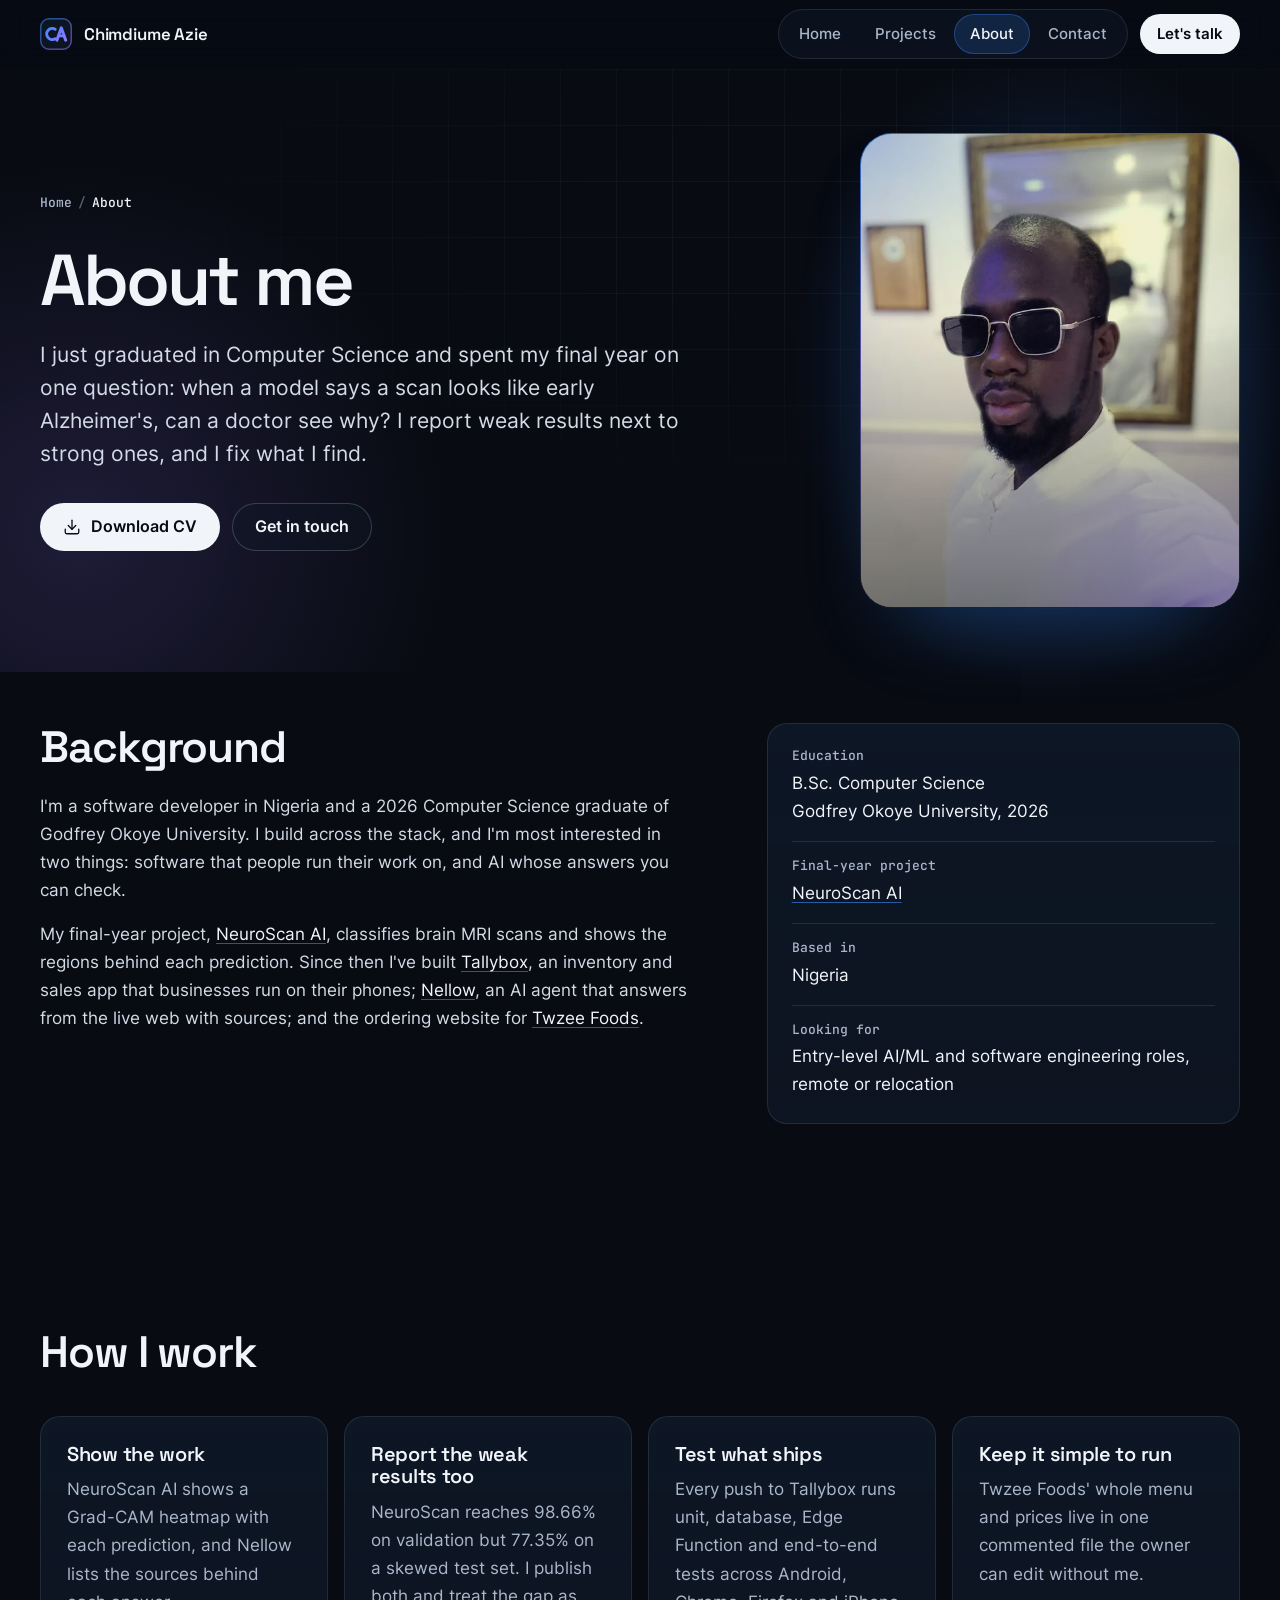
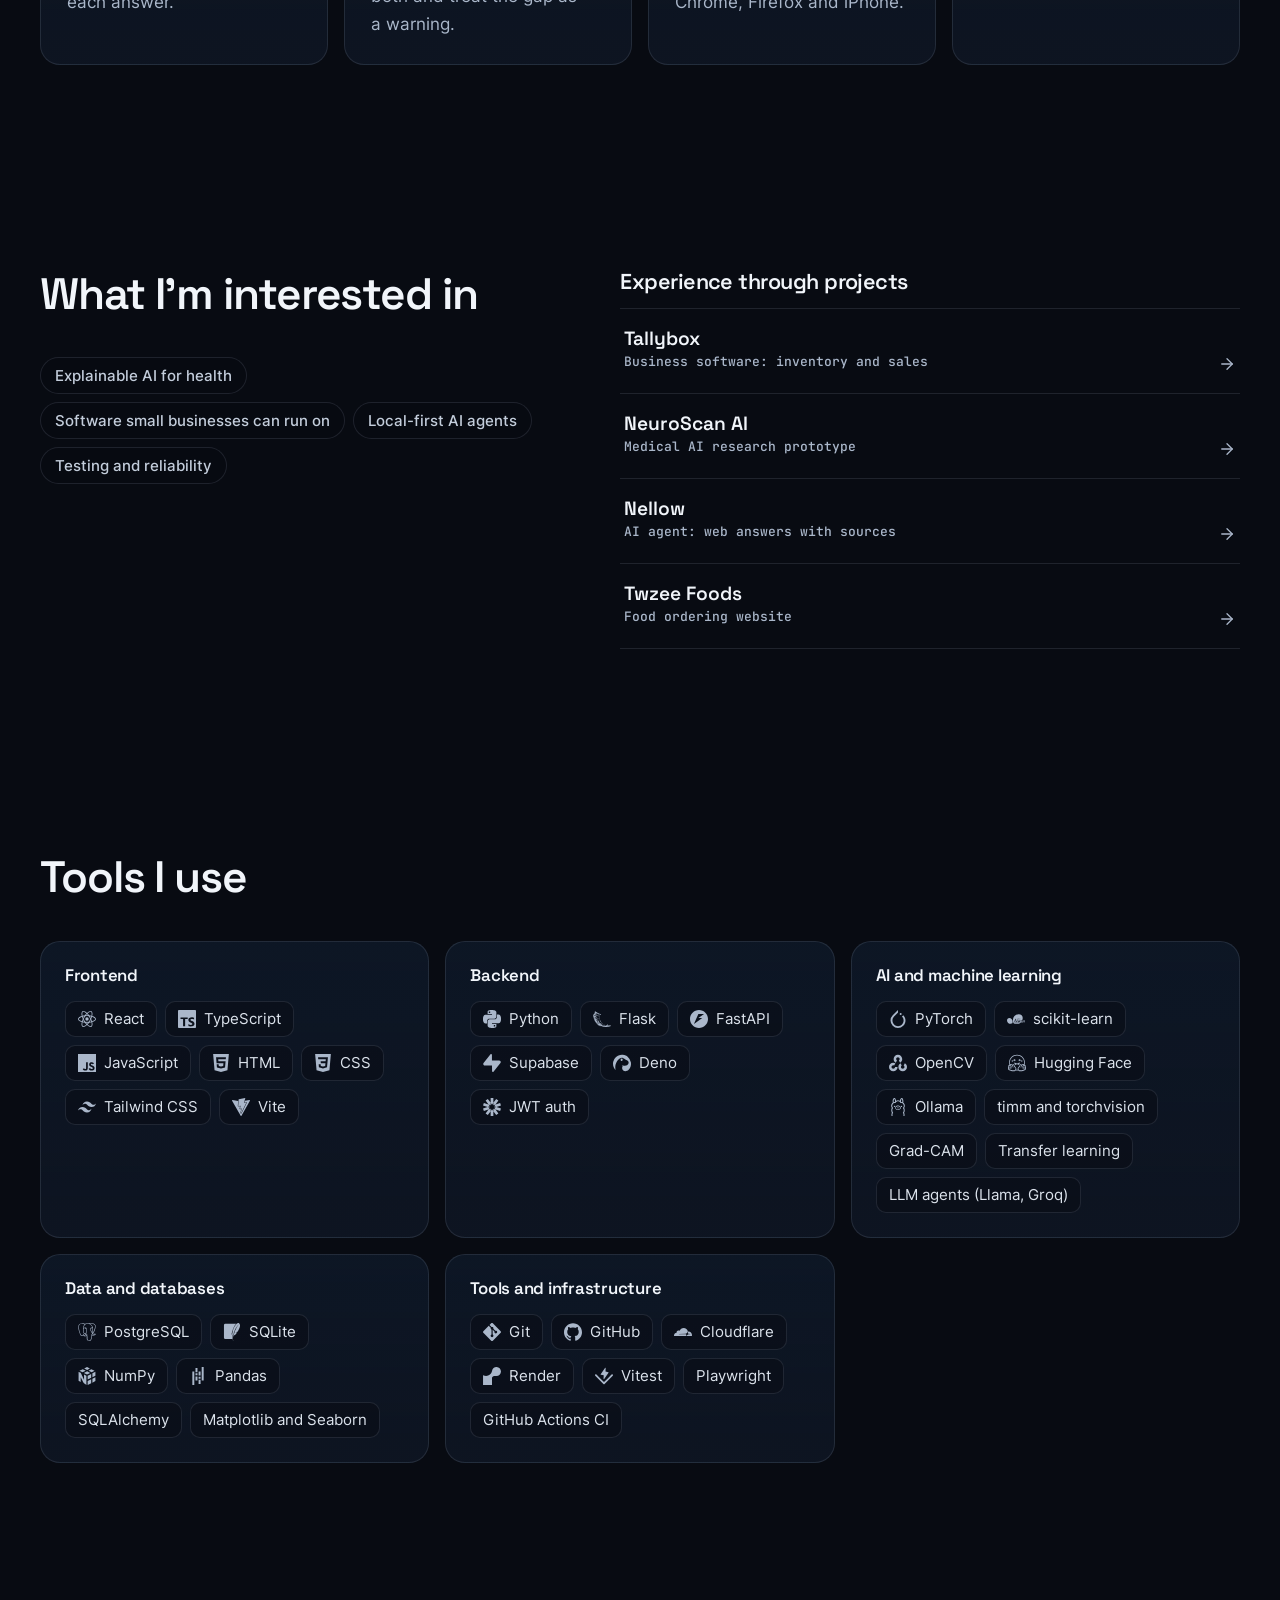
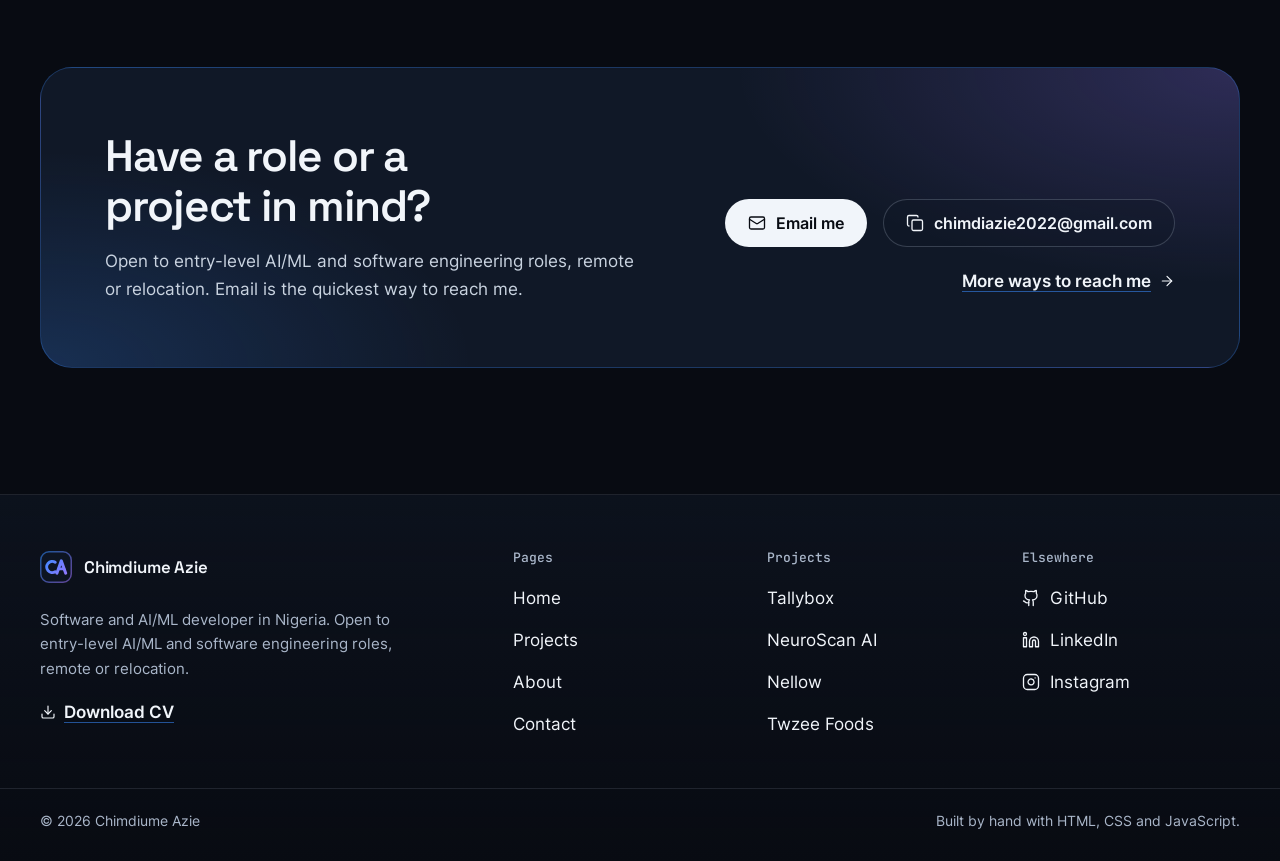
==== about/index.html @ b8d8f8e8 "Portfolio v3: multi-page redesign with case studies - Home, Projects, four case studies (NeuroScan A" ====
<!doctype html>
<html lang="en-GB">
<head>
<meta charset="utf-8">
<meta name="viewport" content="width=device-width, initial-scale=1">
<title>About · Chimdiume Azie</title>
<meta name="description" content="About Chimdiume Azie: Computer Science graduate (Godfrey Okoye University, 2026) in Nigeria building business software, web apps and explainable AI. Background, approach, interests and tools.">
<link rel="canonical" href="https://achimdi.github.io/portfolio/about/">
<meta name="theme-color" content="#080B12">
<meta name="color-scheme" content="dark">
<meta property="og:type" content="website">
<meta property="og:site_name" content="Chimdiume Azie">
<meta property="og:url" content="https://achimdi.github.io/portfolio/about/">
<meta property="og:title" content="About · Chimdiume Azie">
<meta property="og:description" content="About Chimdiume Azie: Computer Science graduate (Godfrey Okoye University, 2026) in Nigeria building business software, web apps and explainable AI. Background, approach, interests and tools.">
<meta property="og:image" content="https://achimdi.github.io/portfolio/assets/og.jpg">
<meta property="og:image:width" content="1200">
<meta property="og:image:height" content="630">
<meta property="og:image:alt" content="Chimdiume Azie, software and AI/ML developer: portrait with the headline Building software that solves real problems.">
<meta name="twitter:card" content="summary_large_image">
<meta name="twitter:title" content="About · Chimdiume Azie">
<meta name="twitter:description" content="About Chimdiume Azie: Computer Science graduate (Godfrey Okoye University, 2026) in Nigeria building business software, web apps and explainable AI. Background, approach, interests and tools.">
<meta name="twitter:image" content="https://achimdi.github.io/portfolio/assets/og.jpg">
<meta name="twitter:image:alt" content="Chimdiume Azie, software and AI/ML developer: portrait with the headline Building software that solves real problems.">
<link rel="icon" href="../assets/favicon.svg" type="image/svg+xml">
<link rel="icon" href="../assets/favicon-32x32.png" type="image/png" sizes="32x32">
<link rel="icon" href="../assets/favicon-16x16.png" type="image/png" sizes="16x16">
<link rel="apple-touch-icon" href="../assets/apple-touch-icon.png">
<link rel="preload" href="../assets/fonts/space-grotesk-latin-wght.woff2" as="font" type="font/woff2" crossorigin>
<link rel="preload" href="../assets/fonts/inter-latin-wght.woff2" as="font" type="font/woff2" crossorigin>
<link rel="stylesheet" href="../assets/css/site.css">
<script>document.documentElement.classList.add('js')</script>
<script src="../assets/js/site.js" defer></script>
</head>
<body>
<a class="skip-link" href="#main">Skip to content</a>
<header class="site-header" data-header>
  <div class="wrap header-row">
    <a class="brand" href="../" aria-label="Chimdiume Azie, home"><svg class="brand-mark" width="32" height="32" viewBox="0 0 32 32" aria-hidden="true" focusable="false"><defs><linearGradient id="ca-grad-hdr" x1="4" y1="6" x2="28" y2="26" gradientUnits="userSpaceOnUse"><stop offset="0" stop-color="#398BFF"/><stop offset="1" stop-color="#9875FF"/></linearGradient></defs><rect x="0.75" y="0.75" width="30.5" height="30.5" rx="8.25" fill="#0D1422" stroke="url(#ca-grad-hdr)" stroke-opacity=".55" stroke-width="1.5"/><path d="M15.2 11.2A5.6 5.6 0 1 0 15.2 20.8" fill="none" stroke="url(#ca-grad-hdr)" stroke-width="3" stroke-linecap="round"/><path d="M16.9 22.2 21.3 9.8l4.4 12.4" fill="none" stroke="url(#ca-grad-hdr)" stroke-width="3" stroke-linecap="round" stroke-linejoin="round"/><path d="M18.6 17.9h5.4" stroke="url(#ca-grad-hdr)" stroke-width="2.6" stroke-linecap="round"/></svg><span class="brand-name">Chimdiume Azie</span></a>
    <nav class="site-nav" id="site-nav" aria-label="Main">
      <ul class="nav-list"><li><a href="../">Home</a></li><li><a href="../projects/">Projects</a></li><li><a href="../about/" aria-current="page">About</a></li><li><a href="../contact/">Contact</a></li></ul>
      <a class="btn btn-primary btn-sm nav-cta" href="../contact/">Let's talk</a>
    </nav>
    <button class="nav-toggle" type="button" aria-expanded="false" aria-controls="site-nav" data-nav-toggle>
      <span class="nav-toggle-open"><svg class="icon" width="22" height="22" viewBox="0 0 24 24" fill="none" stroke="currentColor" stroke-width="1.75" stroke-linecap="round" stroke-linejoin="round" aria-hidden="true" focusable="false"><path d="M4 7h16"/><path d="M4 12h16"/><path d="M4 17h16"/></svg></span><span class="nav-toggle-close"><svg class="icon" width="22" height="22" viewBox="0 0 24 24" fill="none" stroke="currentColor" stroke-width="1.75" stroke-linecap="round" stroke-linejoin="round" aria-hidden="true" focusable="false"><path d="M18 6 6 18"/><path d="m6 6 12 12"/></svg></span><span class="sr-only">Menu</span>
    </button>
  </div>
</header>
<main id="main" tabindex="-1">

<header class="page-head">
  <div class="hero-bg" aria-hidden="true"><span class="glow glow-b"></span><span class="grid-lines"></span></div>
  <div class="wrap about-head">
    <div>
      <nav class="crumbs" aria-label="Breadcrumb"><ol><li><a href="../">Home</a></li><li><span aria-current="page">About</span></li></ol></nav>
      <h1 class="page-title">About me</h1>
      <p class="lead">I just graduated in Computer Science and spent my final year on one question: when a model says a scan looks like early Alzheimer's, can a doctor see why? I report weak results next to strong ones, and I fix what I find.</p>
      <div class="actions">
        <a class="btn btn-primary" href="../CV.pdf" download="Chimdiume-Azie-CV.pdf"><svg class="icon" width="18" height="18" viewBox="0 0 24 24" fill="none" stroke="currentColor" stroke-width="1.75" stroke-linecap="round" stroke-linejoin="round" aria-hidden="true" focusable="false"><path d="M21 15v4a2 2 0 0 1-2 2H5a2 2 0 0 1-2-2v-4"/><path d="m7 10 5 5 5-5"/><path d="M12 15V3"/></svg>Download CV</a>
        <a class="btn btn-ghost" href="../contact/">Get in touch</a>
      </div>
    </div>
    <div class="portrait-frame portrait-frame--about">
      <img src="../assets/img/portrait-2.webp" width="680" height="780" alt="Chimdiume Azie in a white shirt and sunglasses." fetchpriority="high" decoding="async">
    </div>
  </div>
</header>

<section class="section section--tight" aria-labelledby="bg-title">
  <div class="wrap about-grid">
    <div class="about-col" data-reveal>
      <h2 id="bg-title">Background</h2>
      <p>I'm a software developer in Nigeria and a 2026 Computer Science graduate of Godfrey Okoye University. I build across the stack, and I'm most interested in two things: software that people run their work on, and AI whose answers you can check.</p>
      <p>My final-year project, <a href="../projects/neuroscan-ai/">NeuroScan AI</a>, classifies brain MRI scans and shows the regions behind each prediction. Since then I've built <a href="../projects/tallybox/">Tallybox</a>, an inventory and sales app that businesses run on their phones; <a href="../projects/nellow/">Nellow</a>, an AI agent that answers from the live web with sources; and the ordering website for <a href="../projects/twzee-foods/">Twzee Foods</a>.</p>
    </div>
    <dl class="about-facts about-facts--card" data-reveal>
      <div><dt>Education</dt><dd>B.Sc. Computer Science<br>Godfrey Okoye University, 2026</dd></div>
      <div><dt>Final-year project</dt><dd><a href="../projects/neuroscan-ai/">NeuroScan AI</a></dd></div>
      <div><dt>Based in</dt><dd>Nigeria</dd></div>
      <div><dt>Looking for</dt><dd>Entry-level AI/ML and software engineering roles, remote or relocation</dd></div>
    </dl>
  </div>
</section>

<section class="section" aria-labelledby="approach-title">
  <div class="wrap">
    <div class="section-head"><h2 id="approach-title">How I work</h2></div>
    <div class="approach"><div class="approach-item" data-reveal><h3>Show the work</h3><p>NeuroScan AI shows a Grad-CAM heatmap with each prediction, and Nellow lists the sources behind each answer.</p></div><div class="approach-item" data-reveal><h3>Report the weak results too</h3><p>NeuroScan reaches 98.66% on validation but 77.35% on a skewed test set. I publish both and treat the gap as a warning.</p></div><div class="approach-item" data-reveal><h3>Test what ships</h3><p>Every push to Tallybox runs unit, database, Edge Function and end-to-end tests across Android, Chrome, Firefox and iPhone.</p></div><div class="approach-item" data-reveal><h3>Keep it simple to run</h3><p>Twzee Foods' whole menu and prices live in one commented file the owner can edit without me.</p></div></div>
  </div>
</section>

<section class="section" aria-labelledby="interests-title">
  <div class="wrap interests-wrap">
    <div>
      <div class="section-head"><h2 id="interests-title">What I'm interested in</h2></div>
      <ul class="tags tags--loose"><li>Explainable AI for health</li><li>Software small businesses can run on</li><li>Local-first AI agents</li><li>Testing and reliability</li></ul>
    </div>
    <div>
      <h2 class="h2-sm">Experience through projects</h2>
      <ul class="project-lines"><li><a href="../projects/tallybox/"><span class="pl-name">Tallybox</span><span class="pl-cat">Business software: inventory and sales</span><svg class="icon" width="18" height="18" viewBox="0 0 24 24" fill="none" stroke="currentColor" stroke-width="1.75" stroke-linecap="round" stroke-linejoin="round" aria-hidden="true" focusable="false"><path d="M5 12h14"/><path d="m12 5 7 7-7 7"/></svg></a></li><li><a href="../projects/neuroscan-ai/"><span class="pl-name">NeuroScan AI</span><span class="pl-cat">Medical AI research prototype</span><svg class="icon" width="18" height="18" viewBox="0 0 24 24" fill="none" stroke="currentColor" stroke-width="1.75" stroke-linecap="round" stroke-linejoin="round" aria-hidden="true" focusable="false"><path d="M5 12h14"/><path d="m12 5 7 7-7 7"/></svg></a></li><li><a href="../projects/nellow/"><span class="pl-name">Nellow</span><span class="pl-cat">AI agent: web answers with sources</span><svg class="icon" width="18" height="18" viewBox="0 0 24 24" fill="none" stroke="currentColor" stroke-width="1.75" stroke-linecap="round" stroke-linejoin="round" aria-hidden="true" focusable="false"><path d="M5 12h14"/><path d="m12 5 7 7-7 7"/></svg></a></li><li><a href="../projects/twzee-foods/"><span class="pl-name">Twzee Foods</span><span class="pl-cat">Food ordering website</span><svg class="icon" width="18" height="18" viewBox="0 0 24 24" fill="none" stroke="currentColor" stroke-width="1.75" stroke-linecap="round" stroke-linejoin="round" aria-hidden="true" focusable="false"><path d="M5 12h14"/><path d="m12 5 7 7-7 7"/></svg></a></li></ul>
    </div>
  </div>
</section>

<section class="section" aria-labelledby="skills-title">
  <div class="wrap">
    <div class="section-head"><h2 id="skills-title">Tools I use</h2></div>
    <div class="skill-groups"><div class="skill-group" data-reveal><h3>Frontend</h3><ul class="tech-list"><li class="tech"><svg class="tech-logo" width="18" height="18" viewBox="0 0 24 24" fill="currentColor" aria-hidden="true" focusable="false"><use href="../assets/icons/tech.svg#si-react"/></svg><span>React</span></li><li class="tech"><svg class="tech-logo" width="18" height="18" viewBox="0 0 24 24" fill="currentColor" aria-hidden="true" focusable="false"><use href="../assets/icons/tech.svg#si-typescript"/></svg><span>TypeScript</span></li><li class="tech"><svg class="tech-logo" width="18" height="18" viewBox="0 0 24 24" fill="currentColor" aria-hidden="true" focusable="false"><use href="../assets/icons/tech.svg#si-javascript"/></svg><span>JavaScript</span></li><li class="tech"><svg class="tech-logo" width="18" height="18" viewBox="0 0 24 24" fill="currentColor" aria-hidden="true" focusable="false"><use href="../assets/icons/tech.svg#si-html5"/></svg><span>HTML</span></li><li class="tech"><svg class="tech-logo" width="18" height="18" viewBox="0 0 24 24" fill="currentColor" aria-hidden="true" focusable="false"><use href="../assets/icons/tech.svg#si-css3"/></svg><span>CSS</span></li><li class="tech"><svg class="tech-logo" width="18" height="18" viewBox="0 0 24 24" fill="currentColor" aria-hidden="true" focusable="false"><use href="../assets/icons/tech.svg#si-tailwindcss"/></svg><span>Tailwind CSS</span></li><li class="tech"><svg class="tech-logo" width="18" height="18" viewBox="0 0 24 24" fill="currentColor" aria-hidden="true" focusable="false"><use href="../assets/icons/tech.svg#si-vite"/></svg><span>Vite</span></li></ul></div><div class="skill-group" data-reveal><h3>Backend</h3><ul class="tech-list"><li class="tech"><svg class="tech-logo" width="18" height="18" viewBox="0 0 24 24" fill="currentColor" aria-hidden="true" focusable="false"><use href="../assets/icons/tech.svg#si-python"/></svg><span>Python</span></li><li class="tech"><svg class="tech-logo" width="18" height="18" viewBox="0 0 24 24" fill="currentColor" aria-hidden="true" focusable="false"><use href="../assets/icons/tech.svg#si-flask"/></svg><span>Flask</span></li><li class="tech"><svg class="tech-logo" width="18" height="18" viewBox="0 0 24 24" fill="currentColor" aria-hidden="true" focusable="false"><use href="../assets/icons/tech.svg#si-fastapi"/></svg><span>FastAPI</span></li><li class="tech"><svg class="tech-logo" width="18" height="18" viewBox="0 0 24 24" fill="currentColor" aria-hidden="true" focusable="false"><use href="../assets/icons/tech.svg#si-supabase"/></svg><span>Supabase</span></li><li class="tech"><svg class="tech-logo" width="18" height="18" viewBox="0 0 24 24" fill="currentColor" aria-hidden="true" focusable="false"><use href="../assets/icons/tech.svg#si-deno"/></svg><span>Deno</span></li><li class="tech"><svg class="tech-logo" width="18" height="18" viewBox="0 0 24 24" fill="currentColor" aria-hidden="true" focusable="false"><use href="../assets/icons/tech.svg#si-jsonwebtokens"/></svg><span>JWT auth</span></li></ul></div><div class="skill-group" data-reveal><h3>AI and machine learning</h3><ul class="tech-list"><li class="tech"><svg class="tech-logo" width="18" height="18" viewBox="0 0 24 24" fill="currentColor" aria-hidden="true" focusable="false"><use href="../assets/icons/tech.svg#si-pytorch"/></svg><span>PyTorch</span></li><li class="tech"><svg class="tech-logo" width="18" height="18" viewBox="0 0 24 24" fill="currentColor" aria-hidden="true" focusable="false"><use href="../assets/icons/tech.svg#si-scikitlearn"/></svg><span>scikit-learn</span></li><li class="tech"><svg class="tech-logo" width="18" height="18" viewBox="0 0 24 24" fill="currentColor" aria-hidden="true" focusable="false"><use href="../assets/icons/tech.svg#si-opencv"/></svg><span>OpenCV</span></li><li class="tech"><svg class="tech-logo" width="18" height="18" viewBox="0 0 24 24" fill="currentColor" aria-hidden="true" focusable="false"><use href="../assets/icons/tech.svg#si-huggingface"/></svg><span>Hugging Face</span></li><li class="tech"><svg class="tech-logo" width="18" height="18" viewBox="0 0 24 24" fill="currentColor" aria-hidden="true" focusable="false"><use href="../assets/icons/tech.svg#si-ollama"/></svg><span>Ollama</span></li><li class="tech tech--text"><span>timm and torchvision</span></li><li class="tech tech--text"><span>Grad-CAM</span></li><li class="tech tech--text"><span>Transfer learning</span></li><li class="tech tech--text"><span>LLM agents (Llama, Groq)</span></li></ul></div><div class="skill-group" data-reveal><h3>Data and databases</h3><ul class="tech-list"><li class="tech"><svg class="tech-logo" width="18" height="18" viewBox="0 0 24 24" fill="currentColor" aria-hidden="true" focusable="false"><use href="../assets/icons/tech.svg#si-postgresql"/></svg><span>PostgreSQL</span></li><li class="tech"><svg class="tech-logo" width="18" height="18" viewBox="0 0 24 24" fill="currentColor" aria-hidden="true" focusable="false"><use href="../assets/icons/tech.svg#si-sqlite"/></svg><span>SQLite</span></li><li class="tech"><svg class="tech-logo" width="18" height="18" viewBox="0 0 24 24" fill="currentColor" aria-hidden="true" focusable="false"><use href="../assets/icons/tech.svg#si-numpy"/></svg><span>NumPy</span></li><li class="tech"><svg class="tech-logo" width="18" height="18" viewBox="0 0 24 24" fill="currentColor" aria-hidden="true" focusable="false"><use href="../assets/icons/tech.svg#si-pandas"/></svg><span>Pandas</span></li><li class="tech tech--text"><span>SQLAlchemy</span></li><li class="tech tech--text"><span>Matplotlib and Seaborn</span></li></ul></div><div class="skill-group" data-reveal><h3>Tools and infrastructure</h3><ul class="tech-list"><li class="tech"><svg class="tech-logo" width="18" height="18" viewBox="0 0 24 24" fill="currentColor" aria-hidden="true" focusable="false"><use href="../assets/icons/tech.svg#si-git"/></svg><span>Git</span></li><li class="tech"><svg class="tech-logo" width="18" height="18" viewBox="0 0 24 24" fill="currentColor" aria-hidden="true" focusable="false"><use href="../assets/icons/tech.svg#si-github"/></svg><span>GitHub</span></li><li class="tech"><svg class="tech-logo" width="18" height="18" viewBox="0 0 24 24" fill="currentColor" aria-hidden="true" focusable="false"><use href="../assets/icons/tech.svg#si-cloudflare"/></svg><span>Cloudflare</span></li><li class="tech"><svg class="tech-logo" width="18" height="18" viewBox="0 0 24 24" fill="currentColor" aria-hidden="true" focusable="false"><use href="../assets/icons/tech.svg#si-render"/></svg><span>Render</span></li><li class="tech"><svg class="tech-logo" width="18" height="18" viewBox="0 0 24 24" fill="currentColor" aria-hidden="true" focusable="false"><use href="../assets/icons/tech.svg#si-vitest"/></svg><span>Vitest</span></li><li class="tech tech--text"><span>Playwright</span></li><li class="tech tech--text"><span>GitHub Actions CI</span></li></ul></div></div>
  </div>
</section>
<section class="section" aria-labelledby="cta-title">
  <div class="wrap">
    <div class="cta-panel" data-reveal>
      <div class="cta-copy">
        <h2 id="cta-title">Have a role or a project in mind?</h2>
        <p>Open to entry-level AI/ML and software engineering roles, remote or relocation. Email is the quickest way to reach me.</p>
      </div>
      <div class="cta-actions">
        <a class="btn btn-primary" href="https://mail.google.com/mail/?view=cm&fs=1&to=chimdiazie2022%40gmail.com" target="_blank" rel="noopener"><svg class="icon" width="18" height="18" viewBox="0 0 24 24" fill="none" stroke="currentColor" stroke-width="1.75" stroke-linecap="round" stroke-linejoin="round" aria-hidden="true" focusable="false"><rect width="20" height="16" x="2" y="4" rx="2"/><path d="m22 7-8.97 5.7a1.94 1.94 0 0 1-2.06 0L2 7"/></svg>Email me<span class="sr-only"> (opens Gmail in a new tab)</span></a>
        <button class="btn btn-ghost copy-btn" type="button" data-copy="chimdiazie2022@gmail.com"><span class="copy-default"><svg class="icon" width="18" height="18" viewBox="0 0 24 24" fill="none" stroke="currentColor" stroke-width="1.75" stroke-linecap="round" stroke-linejoin="round" aria-hidden="true" focusable="false"><rect width="14" height="14" x="8" y="8" rx="2"/><path d="M4 16c-1.1 0-2-.9-2-2V4c0-1.1.9-2 2-2h10c1.1 0 2 .9 2 2"/></svg><span>chimdiazie2022@gmail.com</span></span><span class="copy-done"><svg class="icon" width="18" height="18" viewBox="0 0 24 24" fill="none" stroke="currentColor" stroke-width="1.75" stroke-linecap="round" stroke-linejoin="round" aria-hidden="true" focusable="false"><path d="M20 6 9 17l-5-5"/></svg><span>Copied to clipboard</span></span></button><span class="sr-only" role="status" data-copy-status></span>
        <a class="text-link" href="../contact/">More ways to reach me <svg class="icon" width="16" height="16" viewBox="0 0 24 24" fill="none" stroke="currentColor" stroke-width="1.75" stroke-linecap="round" stroke-linejoin="round" aria-hidden="true" focusable="false"><path d="M5 12h14"/><path d="m12 5 7 7-7 7"/></svg></a>
      </div>
    </div>
  </div>
</section>
</main>
<footer class="site-footer">
  <div class="wrap footer-grid">
    <div class="footer-brand">
      <a class="brand" href="../" aria-label="Chimdiume Azie, home"><svg class="brand-mark" width="32" height="32" viewBox="0 0 32 32" aria-hidden="true" focusable="false"><defs><linearGradient id="ca-grad-ftr" x1="4" y1="6" x2="28" y2="26" gradientUnits="userSpaceOnUse"><stop offset="0" stop-color="#398BFF"/><stop offset="1" stop-color="#9875FF"/></linearGradient></defs><rect x="0.75" y="0.75" width="30.5" height="30.5" rx="8.25" fill="#0D1422" stroke="url(#ca-grad-ftr)" stroke-opacity=".55" stroke-width="1.5"/><path d="M15.2 11.2A5.6 5.6 0 1 0 15.2 20.8" fill="none" stroke="url(#ca-grad-ftr)" stroke-width="3" stroke-linecap="round"/><path d="M16.9 22.2 21.3 9.8l4.4 12.4" fill="none" stroke="url(#ca-grad-ftr)" stroke-width="3" stroke-linecap="round" stroke-linejoin="round"/><path d="M18.6 17.9h5.4" stroke="url(#ca-grad-ftr)" stroke-width="2.6" stroke-linecap="round"/></svg><span class="brand-name">Chimdiume Azie</span></a>
      <p>Software and AI/ML developer in Nigeria. Open to entry-level AI/ML and software engineering roles, remote or relocation.</p>
      <a class="text-link" href="../CV.pdf" download="Chimdiume-Azie-CV.pdf"><svg class="icon" width="16" height="16" viewBox="0 0 24 24" fill="none" stroke="currentColor" stroke-width="1.75" stroke-linecap="round" stroke-linejoin="round" aria-hidden="true" focusable="false"><path d="M21 15v4a2 2 0 0 1-2 2H5a2 2 0 0 1-2-2v-4"/><path d="m7 10 5 5 5-5"/><path d="M12 15V3"/></svg> Download CV</a>
    </div>
    <nav class="footer-col" aria-label="Pages"><h2>Pages</h2><ul><li><a href="../">Home</a></li><li><a href="../projects/">Projects</a></li><li><a href="../about/">About</a></li><li><a href="../contact/">Contact</a></li></ul></nav>
    <nav class="footer-col" aria-label="Projects"><h2>Projects</h2><ul><li><a href="../projects/tallybox/">Tallybox</a></li><li><a href="../projects/neuroscan-ai/">NeuroScan AI</a></li><li><a href="../projects/nellow/">Nellow</a></li><li><a href="../projects/twzee-foods/">Twzee Foods</a></li></ul></nav>
    <div class="footer-col"><h2>Elsewhere</h2><ul class="footer-social"><li><a href="https://github.com/Achimdi" target="_blank" rel="noopener" aria-label="GitHub (Achimdi)"><svg class="icon" width="18" height="18" viewBox="0 0 24 24" fill="none" stroke="currentColor" stroke-width="1.75" stroke-linecap="round" stroke-linejoin="round" aria-hidden="true" focusable="false"><path d="M15 22v-4a4.8 4.8 0 0 0-1-3.5c3 0 6-2 6-5.5.08-1.25-.27-2.48-1-3.5.28-1.15.28-2.35 0-3.5 0 0-1 0-3 1.5-2.64-.5-5.36-.5-8 0C6 2 5 2 5 2c-.3 1.15-.3 2.35 0 3.5A5.4 5.4 0 0 0 4 9c0 3.5 3 5.5 6 5.5-.39.49-.68 1.05-.85 1.65-.17.6-.22 1.23-.15 1.85v4"/><path d="M9 18c-4.51 2-5-2-7-2"/></svg><span>GitHub</span></a></li><li><a href="https://www.linkedin.com/in/chimdiume-azie-73a477448/" target="_blank" rel="noopener" aria-label="LinkedIn (chimdiume-azie)"><svg class="icon" width="18" height="18" viewBox="0 0 24 24" fill="none" stroke="currentColor" stroke-width="1.75" stroke-linecap="round" stroke-linejoin="round" aria-hidden="true" focusable="false"><path d="M16 8a6 6 0 0 1 6 6v7h-4v-7a2 2 0 0 0-2-2 2 2 0 0 0-2 2v7h-4v-7a6 6 0 0 1 6-6z"/><rect width="4" height="12" x="2" y="9"/><circle cx="4" cy="4" r="2"/></svg><span>LinkedIn</span></a></li><li><a href="https://www.instagram.com/azie_web/" target="_blank" rel="noopener" aria-label="Instagram (@azie_web)"><svg class="icon" width="18" height="18" viewBox="0 0 24 24" fill="none" stroke="currentColor" stroke-width="1.75" stroke-linecap="round" stroke-linejoin="round" aria-hidden="true" focusable="false"><rect width="20" height="20" x="2" y="2" rx="5"/><path d="M16 11.37A4 4 0 1 1 12.63 8 4 4 0 0 1 16 11.37z"/><path d="M17.5 6.5h.01"/></svg><span>Instagram</span></a></li></ul></div>
  </div>
  <div class="wrap footer-base"><p>© 2026 Chimdiume Azie</p><p>Built by hand with HTML, CSS and JavaScript.</p></div>
</footer>
</body>
</html>
---- assets/css/site.css ----
/* Chimdiume Azie · portfolio
   One stylesheet for every page. Tokens first, then base, layout, components, pages, motion. */

/* ---------- fonts (self-hosted, Latin subsets, OFL) ---------- */
@font-face { font-family: "Space Grotesk"; font-style: normal; font-weight: 300 700; font-display: swap; src: url(../fonts/space-grotesk-latin-wght.woff2) format("woff2"); }
@font-face { font-family: "Inter"; font-style: normal; font-weight: 100 900; font-display: swap; src: url(../fonts/inter-latin-wght.woff2) format("woff2"); }
@font-face { font-family: "JetBrains Mono"; font-style: normal; font-weight: 100 800; font-display: swap; src: url(../fonts/jetbrains-mono-latin-wght.woff2) format("woff2"); }
@font-face { font-family: "Inter Fallback"; src: local("Arial"); ascent-override: 90.44%; descent-override: 22.52%; line-gap-override: 0%; size-adjust: 107.12%; }

/* ---------- tokens ---------- */
:root {
  --bg: #080B12;          /* midnight */
  --surface: #101827;     /* deep navy */
  --raised: #172D4A;      /* blue slate */
  --blue: #398BFF;        /* electric blue */
  --violet: #9875FF;      /* soft violet */
  --text: #F1F5FA;
  --text-2: #AAB7CA;
  --line: rgba(170, 183, 202, 0.14);
  --line-strong: rgba(170, 183, 202, 0.26);
  --card: linear-gradient(180deg, rgba(23, 45, 74, 0.34), rgba(16, 24, 39, 0.72));
  --grad: linear-gradient(120deg, var(--blue), var(--violet));
  --accent: var(--blue);

  --font-head: "Space Grotesk", "Inter Fallback", system-ui, sans-serif;
  --font-body: "Inter", "Inter Fallback", system-ui, -apple-system, "Segoe UI", Roboto, sans-serif;
  --font-mono: "JetBrains Mono", ui-monospace, "SFMono-Regular", Consolas, monospace;

  --r-lg: 28px; --r-md: 20px; --r-sm: 14px; --r-xs: 10px;
  --gutter: clamp(20px, 4vw, 40px);
  --max: 1200px;
  --header-h: 68px;
  --ease: cubic-bezier(.2, .7, .2, 1);
  color-scheme: dark;
}
.case--neuro, .work-card--neuro, .feature--neuro { --accent: #5CC8FF; }
.case--tally, .work-card--tally, .feature--tally { --accent: #3DD6C4; }
.case--nellow, .work-card--nellow, .feature--nellow { --accent: #F2D04B; }
.case--twzee, .work-card--twzee, .feature--twzee { --accent: #FF9E4F; }

/* ---------- base ---------- */
*, *::before, *::after { box-sizing: border-box; }
html { -webkit-text-size-adjust: 100%; text-size-adjust: 100%; scroll-padding-top: calc(var(--header-h) + 16px); }
body {
  margin: 0; background: var(--bg); color: var(--text);
  font: 400 1.0625rem/1.65 var(--font-body);
  -webkit-font-smoothing: antialiased; text-rendering: optimizeLegibility;
  overflow-x: clip;
}
img, video, svg { display: block; max-width: 100%; }
img, video { height: auto; }
h1, h2, h3, p, ul, ol, dl, dd, figure { margin: 0; }
ul, ol { padding: 0; list-style: none; }
h1, h2, h3 { font-family: var(--font-head); font-weight: 600; letter-spacing: -0.025em; line-height: 1.12; text-wrap: balance; }
h2 { font-size: clamp(1.85rem, 1.35rem + 1.9vw, 2.75rem); }
h3 { font-size: 1.25rem; letter-spacing: -0.015em; }
p { text-wrap: pretty; }
a { color: var(--text); text-decoration-color: rgba(57, 139, 255, .6); text-underline-offset: 3px; transition: color .18s ease, text-decoration-color .18s ease; }
a:hover { color: #9CC5FF; text-decoration-color: currentColor; }
strong { font-weight: 600; }
:focus-visible { outline: 2px solid var(--blue); outline-offset: 3px; border-radius: 6px; }
main:focus { outline: none; }
::selection { background: rgba(57, 139, 255, .35); color: #fff; }

.sr-only { position: absolute; width: 1px; height: 1px; padding: 0; margin: -1px; overflow: hidden; clip: rect(0 0 0 0); white-space: nowrap; border: 0; }
.skip-link { position: absolute; left: 16px; top: -120px; z-index: 100; padding: 10px 16px; border-radius: 999px; background: var(--text); color: var(--bg); font-weight: 600; text-decoration: none; }
.skip-link:focus { top: 12px; }

.wrap { width: 100%; max-width: calc(var(--max) + 2 * var(--gutter)); margin: 0 auto; padding: 0 var(--gutter); }
.section { padding: clamp(64px, 8vw, 112px) 0; }
.section--tight { padding-top: clamp(32px, 4vw, 56px); }
.section-head { display: flex; align-items: end; justify-content: space-between; gap: 16px; margin-bottom: clamp(28px, 3vw, 40px); flex-wrap: wrap; }
.section-intro { color: var(--text-2); max-width: 60ch; margin: -16px 0 32px; }
.route-link { display: inline-flex; align-items: center; gap: 8px; font: 500 .875rem/1 var(--font-mono); color: var(--text-2); text-decoration: none; padding: 10px 14px; border: 1px solid var(--line); border-radius: 999px; transition: color .18s, border-color .18s, background-color .18s; }
.route-link:hover { color: var(--text); border-color: var(--line-strong); background: rgba(57, 139, 255, .08); }
.route-link .icon { transition: transform .2s var(--ease); }
.route-link:hover .icon { transform: translateX(3px); }
.lead { font-size: clamp(1.1rem, 1rem + .45vw, 1.3rem); line-height: 1.6; color: #D3DBE7; max-width: 60ch; }
.h2-sm { font-size: 1.35rem; margin-bottom: 14px; }
.sub-h { font-size: 1.1rem; margin: 28px 0 14px; }

/* ---------- buttons and links ---------- */
.btn {
  --btn-bg: transparent; position: relative; display: inline-flex; align-items: center; justify-content: center; gap: 10px;
  min-height: 48px; padding: 12px 22px; border-radius: 999px; border: 1px solid transparent;
  font: 600 1rem/1.2 var(--font-body); text-decoration: none; cursor: pointer; white-space: nowrap;
  background: var(--btn-bg); color: var(--text);
  transition: background-color .2s ease, border-color .2s ease, color .2s ease, box-shadow .25s ease, transform .2s var(--ease);
}
.btn .icon { flex: none; }
.btn-primary { --btn-bg: var(--text); color: #080B12; box-shadow: 0 0 0 0 rgba(57, 139, 255, 0); }
.btn-primary:hover { color: #080B12; background: #fff; box-shadow: 0 0 0 4px rgba(57, 139, 255, .22), 0 10px 30px -10px rgba(152, 117, 255, .6); transform: translateY(-1px); }
.btn-ghost { border-color: var(--line-strong); background: rgba(16, 24, 39, .4); }
.btn-ghost:hover { color: var(--text); border-color: rgba(57, 139, 255, .65); background: rgba(57, 139, 255, .1); }
.btn-sm { min-height: 40px; padding: 8px 16px; font-size: .9375rem; }
.btn-arrow { transition: transform .2s var(--ease); }
.btn:hover .btn-arrow { transform: translateX(3px); }
.actions { display: flex; flex-wrap: wrap; gap: 12px; }
.text-link { display: inline-flex; align-items: center; gap: 8px; font-weight: 600; color: var(--text); text-decoration: underline; text-decoration-color: rgba(57, 139, 255, .55); text-underline-offset: 4px; min-height: 44px; }
.text-link:hover { color: #9CC5FF; }

/* ---------- header ---------- */
.site-header { position: sticky; top: 0; z-index: 50; background: rgba(8, 11, 18, .72); backdrop-filter: blur(14px) saturate(140%); -webkit-backdrop-filter: blur(14px) saturate(140%); border-bottom: 1px solid transparent; transition: border-color .25s ease, background-color .25s ease; }
.site-header.is-scrolled { border-bottom-color: var(--line); background: rgba(8, 11, 18, .86); }
.header-row { display: flex; align-items: center; justify-content: space-between; gap: 16px; min-height: var(--header-h); }
.brand { display: inline-flex; align-items: center; gap: 12px; text-decoration: none; color: var(--text); font: 600 1.05rem/1 var(--font-head); letter-spacing: -0.01em; }
.brand:hover { color: var(--text); }
.brand-mark { flex: none; }
.site-nav { display: flex; align-items: center; gap: 12px; }
.nav-list { display: flex; gap: 2px; padding: 4px; border: 1px solid var(--line); border-radius: 999px; background: rgba(16, 24, 39, .55); }
.nav-list a { position: relative; display: block; padding: 8px 16px; border-radius: 999px; color: var(--text-2); text-decoration: none; font-weight: 500; font-size: .9375rem; transition: color .18s, background-color .18s; }
.nav-list a:hover { color: var(--text); background: rgba(170, 183, 202, .08); }
.nav-list a[aria-current="page"] { color: var(--text); background: rgba(57, 139, 255, .16); box-shadow: inset 0 0 0 1px rgba(57, 139, 255, .35); }
.nav-toggle { display: none; }

@media (max-width: 899px) {
  .js .nav-toggle { display: inline-grid; place-items: center; width: 44px; height: 44px; border-radius: 12px; border: 1px solid var(--line-strong); background: rgba(16, 24, 39, .6); color: var(--text); cursor: pointer; }
  .nav-toggle-close { display: none; }
  .nav-toggle[aria-expanded="true"] .nav-toggle-open { display: none; }
  .nav-toggle[aria-expanded="true"] .nav-toggle-close { display: block; }
  .site-nav { position: absolute; left: 0; right: 0; top: 100%; flex-direction: column; align-items: stretch; gap: 16px; padding: 16px var(--gutter) 24px; background: #0B111C; border-bottom: 1px solid var(--line); }
  .js .site-nav { visibility: hidden; opacity: 0; transform: translateY(-8px); transition: opacity .22s ease, transform .22s var(--ease), visibility 0s linear .22s; }
  .js .site-nav.is-open { visibility: visible; opacity: 1; transform: none; transition: opacity .22s ease, transform .22s var(--ease); }
  .nav-list { flex-direction: column; border: 0; background: none; padding: 0; gap: 4px; }
  .nav-list a { padding: 14px 16px; font-size: 1.0625rem; border-radius: 14px; }
  .nav-cta { min-height: 48px; }
  /* without JavaScript the links stay visible as a wrapped row under the brand */
  html:not(.js) .header-row { flex-wrap: wrap; }
  html:not(.js) .site-nav { position: static; flex-basis: 100%; flex-direction: row; flex-wrap: wrap; align-items: center; gap: 8px; padding: 0 0 12px; background: none; border: 0; }
  html:not(.js) .nav-list { flex-direction: row; flex-wrap: wrap; }
  html:not(.js) .nav-list a { padding: 8px 12px; font-size: .9375rem; }
  html:not(.js) .nav-cta { min-height: 40px; }
}

/* ---------- shared backgrounds ---------- */
.hero-bg { position: absolute; inset: 0; overflow: hidden; pointer-events: none; z-index: -1; }
.glow { position: absolute; border-radius: 50%; }
.glow-a { width: 56rem; height: 56rem; right: -16rem; top: -26rem; background: radial-gradient(closest-side, rgba(57, 139, 255, .22), rgba(57, 139, 255, 0)); }
.glow-b { width: 46rem; height: 46rem; left: -18rem; top: 6rem; background: radial-gradient(closest-side, rgba(152, 117, 255, .16), rgba(152, 117, 255, 0)); }
.grid-lines { position: absolute; inset: 0; background-image: linear-gradient(rgba(170, 183, 202, .055) 1px, transparent 1px), linear-gradient(90deg, rgba(170, 183, 202, .055) 1px, transparent 1px); background-size: 56px 56px; -webkit-mask-image: radial-gradient(ellipse 75% 65% at 65% 25%, #000 25%, transparent 75%); mask-image: radial-gradient(ellipse 75% 65% at 65% 25%, #000 25%, transparent 75%); }

/* ---------- hero (home) ---------- */
.hero { position: relative; isolation: isolate; overflow-x: clip; padding: clamp(40px, 6vw, 88px) 0 clamp(64px, 8vw, 112px); }
.hero-grid { display: grid; gap: clamp(40px, 6vw, 72px); align-items: center; }
.status { display: inline-flex; align-items: center; gap: 10px; padding: 8px 14px 8px 12px; margin-bottom: 28px; border: 1px solid var(--line); border-radius: 999px; background: rgba(16, 24, 39, .6); font: 500 .8125rem/1.3 var(--font-mono); color: var(--text-2); }
.status-dot { width: 8px; height: 8px; border-radius: 50%; background: #4ADE80; box-shadow: 0 0 0 4px rgba(74, 222, 128, .16); flex: none; }
.display { font-size: clamp(2.6rem, 1.4rem + 5vw, 5.4rem); line-height: 1.02; letter-spacing: -0.045em; font-weight: 600; max-width: 12ch; }
.hero-copy .lead { margin-top: 24px; }
.hero-copy .actions { margin-top: 36px; }
.hero-meta { display: flex; flex-wrap: wrap; gap: 8px 24px; margin-top: 36px; color: var(--text-2); font-size: .9375rem; }
.hero-meta li, .hero-meta a { display: inline-flex; align-items: center; gap: 8px; }
.hero-meta a { color: var(--text-2); min-height: 44px; }
.hero-meta a:hover { color: var(--text); }
.hero-visual { position: relative; justify-self: center; width: min(100%, 440px); }
.portrait-frame { position: relative; border-radius: 32px; padding: 1px; background: linear-gradient(160deg, rgba(57, 139, 255, .75), rgba(152, 117, 255, .55) 40%, rgba(170, 183, 202, .1) 75%); box-shadow: 0 40px 80px -40px rgba(57, 139, 255, .45), 0 30px 60px -30px rgba(0, 0, 0, .9); }
.portrait-frame::before { content: ""; position: absolute; inset: -18%; z-index: -1; background: radial-gradient(closest-side, rgba(152, 117, 255, .32), rgba(57, 139, 255, .12) 55%, transparent); }
.portrait-frame img { width: 100%; aspect-ratio: 4 / 5; object-fit: cover; object-position: 50% 30%; border-radius: 31px; filter: saturate(.96) contrast(1.02); }
.portrait-frame::after { content: ""; position: absolute; inset: 1px; border-radius: 31px; pointer-events: none; background:
  radial-gradient(120% 70% at 0% 0%, rgba(57, 139, 255, .24), transparent 55%),
  radial-gradient(110% 70% at 100% 100%, rgba(152, 117, 255, .32), transparent 55%),
  linear-gradient(180deg, rgba(8, 11, 18, .06) 40%, rgba(8, 11, 18, .5)); }
/* the scan line moves with a transform (no layout shift): the span covers the frame, its ::before is the line */
.scan-line { position: absolute; inset: 1px; z-index: 2; opacity: 0; pointer-events: none; }
.scan-line::before { content: ""; position: absolute; left: 0; right: 0; top: 0; height: 2px; background: linear-gradient(90deg, transparent, #9CC5FF 20%, #C6B6FF 80%, transparent); box-shadow: 0 0 18px 2px rgba(57, 139, 255, .6); }
.hero-tags { display: flex; flex-wrap: wrap; justify-content: center; gap: 10px; margin-top: 20px; }
.float-tag { display: inline-flex; flex-direction: column; gap: 2px; padding: 10px 14px; min-width: 132px; border-radius: 14px; border: 1px solid var(--line-strong); background: rgba(13, 20, 34, .78); backdrop-filter: blur(10px); -webkit-backdrop-filter: blur(10px); text-decoration: none; color: var(--text); font: 600 .95rem/1.25 var(--font-head); box-shadow: 0 16px 32px -16px rgba(0, 0, 0, .8); transition: border-color .2s, transform .25s var(--ease); }
.float-tag:hover { color: var(--text); border-color: rgba(57, 139, 255, .7); }
.tag-k { display: inline-flex; align-items: center; gap: 6px; font: 500 .75rem/1.2 var(--font-mono); color: #9CC5FF; }
.live-dot { width: 6px; height: 6px; border-radius: 50%; background: #4ADE80; }
@media (max-width: 1023px) {
  /* phones and tablets: the portrait sits right under the headline */
  .hero-grid { row-gap: 0; }
  .hero-copy { display: contents; }
  .status { order: 1; justify-self: start; text-wrap: balance; }
  .display { order: 2; }
  .hero-visual { order: 3; margin-top: 32px; width: min(100%, 400px); justify-self: start; }
  .hero-copy .lead { order: 4; margin-top: 32px; }
  .hero-copy .actions { order: 5; }
  .hero-meta { order: 6; }
  .hero-tags { justify-content: flex-start; }
}
@media (min-width: 1024px) {
  .hero { min-height: min(calc(100svh - var(--header-h)), 900px); display: grid; align-items: center; }
  .hero-grid { grid-template-columns: minmax(0, 1.12fr) minmax(0, .88fr); }
  .hero-visual { justify-self: end; }
  .hero-tags { display: block; margin: 0; }
  .float-tag { position: absolute; }
  .float-tag--1 { top: 9%; left: -22%; }
  .float-tag--2 { top: 46%; right: -12%; }
  .float-tag--3 { bottom: 9%; left: -16%; }
}
@media (min-width: 1024px) and (max-width: 1279px) {
  .float-tag--1 { left: -12%; }
  .float-tag--2 { right: -5%; }
  .float-tag--3 { left: -8%; }
}

/* ---------- expertise ---------- */
.expertise { display: grid; gap: 16px; grid-template-columns: repeat(auto-fit, minmax(min(100%, 250px), 1fr)); }
.exp-card { position: relative; padding: 28px; border-radius: var(--r-md); border: 1px solid var(--line); background: var(--card); display: flex; flex-direction: column; gap: 12px; }
.exp-icon { display: inline-grid; place-items: center; width: 44px; height: 44px; border-radius: 12px; color: #CFE2FF; background: linear-gradient(140deg, rgba(57, 139, 255, .22), rgba(152, 117, 255, .18)); border: 1px solid rgba(57, 139, 255, .3); margin-bottom: 4px; }
.exp-card p { color: var(--text-2); }
.exp-proof { margin-top: auto; padding-top: 8px; font-size: .9375rem; }
.exp-proof span { font: 500 .8125rem/1 var(--font-mono); color: var(--text-2); margin-right: 4px; }
.exp-proof a { color: var(--text); }

/* ---------- project visuals ---------- */
.visual { position: relative; overflow: hidden; isolation: isolate; }
.browser { border-radius: 12px; overflow: hidden; border: 1px solid rgba(255, 255, 255, .1); box-shadow: 0 24px 48px -24px rgba(0, 0, 0, .85); background: #fff; }
.browser--dark { background: #0A0A0C; }
.browser img { width: 100%; }
.phone { border-radius: 28px; padding: 5px; background: #0E141F; border: 1px solid rgba(255, 255, 255, .14); box-shadow: 0 28px 50px -24px rgba(0, 0, 0, .9); }
.phone img { width: 100%; border-radius: 23px; }
.visual--tally { padding: 28px 28px 0; background: radial-gradient(90% 90% at 80% 0%, rgba(61, 214, 196, .2), transparent 60%), linear-gradient(160deg, #102230, #0C1522); }
.visual--tally .browser { width: 88%; border-bottom-left-radius: 0; border-bottom-right-radius: 0; }
.visual--tally .phone--float { position: absolute; right: 22px; bottom: -28%; width: 30%; transform: rotate(4deg); }
.visual--neuro { display: grid; place-items: center; padding: 28px; background: radial-gradient(70% 70% at 50% 40%, rgba(92, 200, 255, .16), transparent 70%), #05080E; }
.scan-pair { display: grid; grid-template-columns: 1fr 1fr; gap: 12px; width: min(100%, 420px); }
.scan-pair img { width: 100%; border-radius: 12px; border: 1px solid rgba(92, 200, 255, .25); }
.visual-note { margin-top: 14px; font: 500 .8125rem/1.3 var(--font-mono); color: var(--text-2); }
.visual--nellow { padding: 28px 28px 0; background: radial-gradient(80% 80% at 20% 0%, rgba(242, 208, 75, .14), transparent 60%), linear-gradient(160deg, #15140C, #0B0C10); }
.visual--nellow .browser { border-bottom-left-radius: 0; border-bottom-right-radius: 0; }
.visual--twzee { display: flex; justify-content: center; align-items: flex-start; gap: 4%; padding: 28px 24px 0; background: radial-gradient(80% 90% at 50% 0%, rgba(255, 158, 79, .22), transparent 60%), linear-gradient(160deg, #1A140C, #0E1410); }
.visual--twzee .phone { width: 28%; }
.visual--twzee .phone--1 { transform: translateY(18px) rotate(-4deg); }
.visual--twzee .phone--3 { transform: translateY(18px) rotate(4deg); }

/* ---------- bento (home) ---------- */
.bento { display: grid; gap: 20px; }
.work-card { position: relative; display: flex; flex-direction: column; border-radius: var(--r-lg); border: 1px solid var(--line); background: var(--card); overflow: hidden; transition: border-color .3s ease, transform .35s var(--ease), box-shadow .35s ease; }
.work-card:hover { border-color: color-mix(in srgb, var(--accent) 55%, transparent); box-shadow: 0 30px 60px -36px color-mix(in srgb, var(--accent) 60%, transparent); }
.work-card .visual { height: clamp(240px, 30vw, 340px); }
.work-card .visual img { transition: transform .6s var(--ease); }
.work-card:hover .visual img { transform: scale(1.025); }
.work-body { display: flex; flex-direction: column; gap: 12px; padding: 24px 28px 28px; flex: 1; }
.work-body > p { color: var(--text-2); max-width: 62ch; }
.work-cat, .case-cat { font: 500 .8125rem/1.3 var(--font-mono); color: var(--accent); }
.work-body h3 { font-size: clamp(1.45rem, 1.2rem + .8vw, 1.9rem); }
.card-link { color: var(--text); text-decoration: none; }
.card-link::after { content: ""; position: absolute; inset: 0; z-index: 1; border-radius: inherit; }
.card-link:hover { color: var(--text); }
.card-link:focus-visible { outline: none; }
.card-link:focus-visible::after { outline: 2px solid var(--blue); outline-offset: -3px; border-radius: var(--r-lg); }
.work-actions { display: flex; flex-wrap: wrap; align-items: center; justify-content: space-between; gap: 8px 20px; margin-top: auto; padding-top: 8px; }
.read-more { display: inline-flex; align-items: center; gap: 8px; font-weight: 600; color: var(--text); }
.read-more .btn-arrow { transition: transform .2s var(--ease); }
.work-card:hover .read-more .btn-arrow, .feature:hover .read-more .btn-arrow { transform: translateX(4px); }
.on-card, .work-actions .text-link { position: relative; z-index: 2; }
.tags { display: flex; flex-wrap: wrap; gap: 8px; }
.tags li { font: 500 .8125rem/1 var(--font-mono); color: #C3CDDB; padding: 8px 10px; border-radius: 8px; border: 1px solid var(--line); background: rgba(8, 11, 18, .45); }
.tags--loose li { font-family: var(--font-body); font-size: .9375rem; padding: 10px 14px; border-radius: 999px; }
@media (min-width: 768px) { .bento { grid-template-columns: repeat(2, minmax(0, 1fr)); } .bento .span-7 { grid-column: span 2; } }
@media (min-width: 1100px) {
  .bento { grid-template-columns: repeat(12, minmax(0, 1fr)); }
  .bento .span-7 { grid-column: span 7; }
  .bento .span-5 { grid-column: span 5; }
  .work-card .visual { height: 320px; }
}

/* ---------- skills ---------- */
.skill-groups { display: grid; gap: 16px; grid-template-columns: repeat(auto-fit, minmax(min(100%, 300px), 1fr)); }
.skill-group { padding: 24px; border-radius: var(--r-md); border: 1px solid var(--line); background: var(--card); }
.skill-group h3 { font-size: 1.05rem; margin-bottom: 16px; }
.tech-list { display: flex; flex-wrap: wrap; gap: 8px; }
.tech { display: inline-flex; align-items: center; gap: 8px; padding: 8px 12px; border-radius: 10px; border: 1px solid var(--line); background: rgba(8, 11, 18, .5); font-size: .9375rem; line-height: 1.2; color: #DCE3EC; transition: border-color .18s, color .18s; }
.tech:hover { border-color: var(--line-strong); }
.tech-logo { flex: none; color: var(--text-2); }
.tech--text { padding-left: 12px; }

/* ---------- about preview ---------- */
.about-preview { display: grid; gap: 40px; align-items: start; }
.about-quote { font: 500 clamp(1.25rem, 1.05rem + .8vw, 1.65rem)/1.5 var(--font-head); letter-spacing: -0.01em; color: #E2E8F0; max-width: 34em; margin-bottom: 28px; }
.about-facts { display: grid; gap: 0; border-top: 1px solid var(--line); }
.about-facts > div { display: grid; gap: 4px; padding: 16px 0; border-bottom: 1px solid var(--line); }
.about-facts dt { font: 500 .8125rem/1.3 var(--font-mono); color: var(--text-2); }
.about-facts--card { padding: 8px 24px; border: 1px solid var(--line); border-radius: var(--r-md); background: var(--card); }
.about-facts--card > div:last-child { border-bottom: 0; }
@media (min-width: 960px) { .about-preview { grid-template-columns: 1.4fr 1fr; gap: 64px; } }

/* ---------- call to action ---------- */
.cta-panel { position: relative; overflow: hidden; display: grid; gap: 32px; padding: clamp(32px, 5vw, 64px); border-radius: 32px; border: 1px solid rgba(57, 139, 255, .28);
  background: radial-gradient(70% 120% at 100% 0%, rgba(152, 117, 255, .22), transparent 60%), radial-gradient(60% 120% at 0% 100%, rgba(57, 139, 255, .2), transparent 60%), var(--surface); }
.cta-copy h2 { max-width: 18ch; }
.cta-copy p { margin-top: 16px; color: #C9D3E0; max-width: 52ch; }
.cta-actions { display: flex; flex-wrap: wrap; align-items: center; gap: 12px 16px; align-self: end; }
@media (min-width: 960px) { .cta-panel { grid-template-columns: 1.1fr 1fr; align-items: end; } .cta-actions { justify-content: flex-end; } }
.copy-btn { white-space: normal; text-align: left; max-width: 100%; }
.copy-btn span { min-width: 0; overflow-wrap: anywhere; }
.contact-side, .contact-card, .contact-form, .contact-grid > * { min-width: 0; }
.copy-btn .copy-default, .copy-btn .copy-done { display: inline-flex; align-items: center; gap: 10px; }
.copy-btn .copy-done { display: none; color: #86EFAC; }
.copy-btn.is-copied .copy-default { display: none; }
.copy-btn.is-copied .copy-done { display: inline-flex; }

/* ---------- footer ---------- */
.site-footer { border-top: 1px solid var(--line); padding: 56px 0 28px; margin-top: 24px; background: linear-gradient(180deg, rgba(16, 24, 39, .5), transparent); }
.footer-grid { display: grid; gap: 36px; }
.footer-brand p { color: var(--text-2); margin: 16px 0 8px; max-width: 42ch; font-size: .9375rem; }
.footer-col h2 { font: 500 .8125rem/1 var(--font-mono); color: var(--text-2); letter-spacing: 0; margin-bottom: 14px; }
.footer-col ul { display: grid; gap: 2px; }
.footer-col a, .footer-social a { display: inline-flex; align-items: center; gap: 10px; min-height: 40px; color: var(--text); text-decoration: none; }
.footer-col a:hover, .footer-social a:hover { color: #9CC5FF; }
.footer-base { display: flex; flex-wrap: wrap; justify-content: space-between; gap: 8px 24px; margin-top: 44px; padding-top: 20px; border-top: 1px solid var(--line); color: var(--text-2); font-size: .875rem; }
@media (min-width: 900px) { .footer-grid { grid-template-columns: 2fr 1fr 1fr 1fr; } }

/* ---------- inner page heads ---------- */
.page-head, .case-head { position: relative; isolation: isolate; overflow-x: clip; padding: clamp(32px, 5vw, 64px) 0 clamp(40px, 5vw, 64px); }
.crumbs ol { display: flex; flex-wrap: wrap; gap: 6px; font: 500 .8125rem/1.4 var(--font-mono); color: var(--text-2); margin-bottom: 28px; }
.crumbs li { display: inline-flex; align-items: center; }
.crumbs li + li::before { content: "/"; margin-right: 6px; color: rgba(170, 183, 202, .5); }
.crumbs a, .crumbs [aria-current] { display: inline-block; padding: 4px 0; }
.crumbs a { color: var(--text-2); text-decoration: none; }
.crumbs a:hover { color: var(--text); text-decoration: underline; }
.crumbs [aria-current] { color: var(--text); }
.page-title { font-size: clamp(2.5rem, 1.6rem + 3.8vw, 4.5rem); line-height: 1.02; letter-spacing: -0.04em; }
.page-head .lead, .case-head .lead { margin-top: 20px; }
.page-head .actions, .case-head .actions { margin-top: 32px; }

/* ---------- projects page ---------- */
.feature-list { display: grid; gap: 24px; }
.feature { position: relative; display: grid; border-radius: var(--r-lg); border: 1px solid var(--line); background: var(--card); overflow: hidden; transition: border-color .3s ease, box-shadow .35s ease; }
.feature:hover { border-color: color-mix(in srgb, var(--accent) 55%, transparent); box-shadow: 0 30px 60px -36px color-mix(in srgb, var(--accent) 60%, transparent); }
.feature-media .visual { height: 100%; min-height: 280px; }
.feature-body { display: flex; flex-direction: column; gap: 14px; padding: 28px; }
.feature-body h2 { font-size: clamp(1.75rem, 1.35rem + 1.4vw, 2.5rem); }
.feature-text { color: #C9D3E0; max-width: 60ch; }
.mini-facts { display: flex; flex-wrap: wrap; gap: 12px 28px; }
.mini-facts dt { font: 500 .75rem/1.3 var(--font-mono); color: var(--text-2); }
.mini-facts dd { font-size: .9375rem; }
.feature-pair { display: grid; gap: 24px; }
.feature--tall .feature-media .visual { min-height: 300px; height: 320px; }
@media (min-width: 900px) {
  .feature--wide { grid-template-columns: 1.15fr 1fr; }
  .feature--wide .feature-body { padding: 40px; justify-content: center; }
  .feature--flip .feature-media { order: 2; }
  .feature--wide .visual--tally .phone--float { bottom: -14%; }
  .feature-pair { grid-template-columns: 1.1fr .9fr; }
}

/* ---------- case studies ---------- */
.case-head .case-cat { margin-bottom: 12px; }
.repo-note { margin-top: 14px; font-size: .9375rem; color: var(--text-2); }
.facts { display: grid; grid-template-columns: repeat(auto-fit, minmax(min(100%, 200px), 1fr)); gap: 0; margin-top: 40px; border: 1px solid var(--line); border-radius: var(--r-md); background: rgba(16, 24, 39, .55); overflow: hidden; }
.facts > div { padding: 18px 20px; border-right: 1px solid var(--line); border-bottom: 1px solid var(--line); margin: 0 -1px -1px 0; }
.facts dt { font: 500 .75rem/1.3 var(--font-mono); color: var(--text-2); margin-bottom: 6px; }
.facts dd { font-size: .9375rem; line-height: 1.45; }
.case-media { margin-top: clamp(32px, 4vw, 56px); }
.case-video figcaption, .cam-viewer figcaption { margin-top: 12px; color: var(--text-2); font-size: .9375rem; }
.video-frame { border-radius: var(--r-md); overflow: hidden; border: 1px solid var(--line-strong); background: #000; box-shadow: 0 40px 80px -40px color-mix(in srgb, var(--accent) 45%, transparent); }
.video-frame video, .video-frame > img { width: 100%; }

.cam-viewer { display: grid; gap: 28px; align-items: center; padding: clamp(20px, 3vw, 36px); border-radius: var(--r-lg); border: 1px solid rgba(92, 200, 255, .25); background: radial-gradient(60% 80% at 25% 40%, rgba(92, 200, 255, .14), transparent 70%), #05080E; }
.cam-stage { position: relative; width: 100%; max-width: 360px; margin: 0 auto; border-radius: 7% / 5.8%; overflow: hidden; background: #000; box-shadow: 0 0 0 1px rgba(92, 200, 255, .3), 0 30px 60px -30px rgba(92, 200, 255, .4); }
.cam-stage img { width: 100%; transform: scale(1.04); }
.cam-overlay { position: absolute; inset: 0; height: 100%; }
.cam-title { font: 600 1.25rem/1.2 var(--font-head); }
.cam-text { margin: 8px 0 20px; color: var(--text-2); max-width: 44ch; }
.cam-label { display: block; font: 500 .8125rem/1 var(--font-mono); color: var(--text-2); margin-bottom: 10px; }
.cam-panel input[type="range"] { width: 100%; height: 32px; margin: 0; accent-color: var(--accent); cursor: pointer; }
.cam-ends { display: flex; justify-content: space-between; color: var(--text-2); font-size: .8125rem; }
@media (min-width: 768px) { .cam-viewer { grid-template-columns: minmax(0, 360px) minmax(0, 1fr); gap: 48px; } }

.case-layout { display: grid; gap: 32px; padding-top: clamp(32px, 4vw, 48px); padding-bottom: 24px; }
.toc { display: none; }
@media (min-width: 1100px) {
  .case-layout { grid-template-columns: 220px minmax(0, 1fr); gap: 64px; }
  .toc { display: block; position: sticky; top: calc(var(--header-h) + 32px); align-self: start; }
  .toc-title { font: 500 .8125rem/1 var(--font-mono); color: var(--text-2); margin-bottom: 14px; }
  .toc ol { border-left: 1px solid var(--line); }
  .toc a { position: relative; display: block; padding: 7px 0 7px 16px; margin-left: -1px; border-left: 2px solid transparent; color: var(--text-2); text-decoration: none; font-size: .9375rem; transition: color .18s, border-color .25s var(--ease); }
  .toc a:hover { color: var(--text); }
  .toc a[aria-current="true"] { color: var(--text); border-left-color: var(--accent); }
}
.case-body { min-width: 0; max-width: 820px; }
.case-section { padding: clamp(36px, 4vw, 52px) 0; border-top: 1px solid var(--line); }
.case-section:first-child { border-top: 0; padding-top: 8px; }
.case-section > h2 { font-size: clamp(1.6rem, 1.3rem + 1.2vw, 2.15rem); margin-bottom: 20px; }
.case-section p + p { margin-top: 14px; }
.case-section > p, .case-section > div > p { color: #D3DBE7; }
.section-note { color: var(--text-2) !important; font-size: .9375rem; margin: -6px 0 18px; }
.checklist { display: grid; gap: 12px; }
.checklist li { display: grid; grid-template-columns: 24px 1fr; gap: 12px; align-items: start; color: #D3DBE7; }
.checklist .icon { margin-top: 4px; color: var(--accent); }
.feature-grid { display: grid; gap: 14px; grid-template-columns: repeat(auto-fit, minmax(min(100%, 280px), 1fr)); }
.feat { padding: 22px; border-radius: var(--r-sm); border: 1px solid var(--line); background: var(--card); }
.feat h3 { font-size: 1.1rem; margin-bottom: 8px; }
.feat h3::before { content: ""; display: block; width: 24px; height: 3px; border-radius: 3px; background: var(--accent); margin-bottom: 14px; }
.feat p { color: var(--text-2); font-size: .975rem; }
.accordion { display: grid; gap: 10px; }
.acc { border: 1px solid var(--line); border-radius: var(--r-sm); background: rgba(16, 24, 39, .55); transition: border-color .2s; }
.acc[open] { border-color: var(--line-strong); }
.acc summary { display: flex; align-items: center; justify-content: space-between; gap: 16px; padding: 16px 20px; min-height: 56px; cursor: pointer; list-style: none; font: 600 1.05rem/1.3 var(--font-head); }
.acc summary::-webkit-details-marker { display: none; }
.acc summary::after { content: ""; width: 10px; height: 10px; flex: none; border-right: 2px solid var(--accent); border-bottom: 2px solid var(--accent); transform: rotate(45deg) translate(-2px, -2px); transition: transform .25s var(--ease); }
.acc[open] summary::after { transform: rotate(-135deg) translate(-2px, -2px); }
.acc summary:hover { color: #fff; }
.acc-body { padding: 0 20px 18px; color: #C9D3E0; }
.stats { display: grid; grid-template-columns: 1fr 1fr; gap: 14px; margin-bottom: 18px; }
.stat { padding: 22px; border-radius: var(--r-sm); border: 1px solid var(--line); background: var(--card); }
.stat strong { display: block; font: 600 clamp(1.8rem, 1.4rem + 1.4vw, 2.6rem)/1 var(--font-head); letter-spacing: -0.03em; margin-bottom: 8px; }
.stat span { color: var(--text-2); font-size: .9375rem; }
.disclaimer { margin-top: 16px !important; padding: 14px 18px; border-radius: var(--r-xs); border: 1px solid rgba(92, 200, 255, .3); background: rgba(92, 200, 255, .06); color: var(--text) !important; font-weight: 500; }

.gallery { display: grid; gap: 20px; grid-template-columns: repeat(12, minmax(0, 1fr)); counter-reset: step; }
.shot { grid-column: span 12; }
.shot figure { display: flex; flex-direction: column; gap: 12px; height: 100%; }
.shot-link { display: block; border-radius: var(--r-sm); overflow: hidden; border: 1px solid var(--line); background: #0A0F18; transition: border-color .2s; }
.shot-link:hover { border-color: color-mix(in srgb, var(--accent) 60%, transparent); }
.shot-link img { width: 100%; }
.shot--phone .shot-link { padding: 18px 18% 0; background: radial-gradient(80% 60% at 50% 0%, color-mix(in srgb, var(--accent) 18%, transparent), transparent 70%), #0A0F18; }
.shot--phone .phone { border-bottom-left-radius: 0; border-bottom-right-radius: 0; border-bottom: 0; max-height: 420px; overflow: hidden; }
.shot--phone .phone img { border-bottom-left-radius: 0; border-bottom-right-radius: 0; }
.shot figcaption { color: var(--text-2); font-size: .9375rem; }
.gallery--steps .shot figcaption::before { counter-increment: step; content: counter(step); display: inline-grid; place-items: center; width: 26px; height: 26px; margin-right: 10px; border-radius: 50%; font: 600 .8125rem/1 var(--font-mono); color: var(--bg); background: var(--accent); }
@media (min-width: 640px) {
  .shot { grid-column: span 6; }
  .shot--wide { grid-column: span 12; }
  .shot--phone { grid-column: span 6; }
}
@media (min-width: 960px) {
  .shot--phone { grid-column: span 3; }
  .gallery--phones3 .shot--phone { grid-column: span 4; }
  .shot--phone .shot-link { padding: 16px 12% 0; }
  .shot--center { grid-column: 4 / span 6; }
}

.challenges { display: grid; }
.challenge { display: grid; gap: 8px; padding: 22px 0; border-top: 1px solid var(--line); }
.challenge:first-child { border-top: 0; padding-top: 4px; }
.challenge h3 { font-size: 1.15rem; }
.challenge p { color: #C9D3E0; }
@media (min-width: 768px) { .challenge { grid-template-columns: minmax(0, .8fr) minmax(0, 1.4fr); gap: 32px; } }
.case-section .actions { margin-top: 28px; }

.case-nav { display: grid; gap: 16px; padding-top: 24px; padding-bottom: 24px; }
.case-nav-link { display: flex; flex-direction: column; gap: 8px; padding: 24px 28px; border-radius: var(--r-md); border: 1px solid var(--line); background: var(--card); text-decoration: none; color: var(--text); transition: border-color .2s, transform .25s var(--ease); }
.case-nav-link:hover { color: var(--text); border-color: rgba(57, 139, 255, .55); }
.case-nav-dir { display: inline-flex; align-items: center; gap: 8px; font: 500 .8125rem/1 var(--font-mono); color: var(--text-2); }
.case-nav-name { font: 600 1.5rem/1.2 var(--font-head); letter-spacing: -0.02em; }
.case-nav-link--next { text-align: right; align-items: flex-end; }
@media (min-width: 768px) { .case-nav { grid-template-columns: 1fr 1fr; } }

/* ---------- about page ---------- */
.about-head { display: grid; gap: 40px; align-items: center; }
.portrait-frame--about { width: min(100%, 380px); justify-self: center; }
@media (min-width: 900px) { .about-head { grid-template-columns: 1.3fr 1fr; gap: 64px; } .portrait-frame--about { justify-self: end; } }
.about-grid { display: grid; gap: 32px; align-items: start; }
.about-col p { color: #D3DBE7; max-width: 64ch; }
.about-col p + p { margin-top: 16px; }
.about-col h2 { margin-bottom: 20px; }
@media (min-width: 900px) { .about-grid { grid-template-columns: 1.4fr 1fr; gap: 64px; } }
.approach { display: grid; gap: 16px; grid-template-columns: repeat(auto-fit, minmax(min(100%, 280px), 1fr)); }
.approach-item { padding: 26px; border-radius: var(--r-md); border: 1px solid var(--line); background: var(--card); }
.approach-item h3 { margin-bottom: 10px; }
.approach-item p { color: var(--text-2); }
.interests-wrap { display: grid; gap: 48px; }
@media (min-width: 900px) { .interests-wrap { grid-template-columns: 1fr 1.2fr; gap: 64px; } }
.project-lines { border-top: 1px solid var(--line); }
.project-lines a { display: grid; grid-template-columns: 1fr auto; gap: 4px 16px; align-items: center; padding: 18px 4px; border-bottom: 1px solid var(--line); text-decoration: none; color: var(--text); transition: background-color .2s; }
.project-lines a:hover { color: var(--text); background: rgba(57, 139, 255, .06); }
.project-lines .icon { grid-row: span 2; color: var(--text-2); transition: transform .2s var(--ease), color .2s; }
.project-lines a:hover .icon { transform: translateX(4px); color: var(--text); }
.pl-name { font: 600 1.2rem/1.2 var(--font-head); }
.pl-cat { font: 500 .8125rem/1.3 var(--font-mono); color: var(--text-2); grid-column: 1; }

/* ---------- contact page ---------- */
.contact-grid { display: grid; gap: 24px; align-items: start; }
@media (min-width: 960px) { .contact-grid { grid-template-columns: 1fr 1.15fr; gap: 32px; } }
.contact-side { display: grid; gap: 24px; }
.contact-card, .contact-form { padding: clamp(24px, 3vw, 36px); border-radius: var(--r-lg); border: 1px solid var(--line); background: var(--card); }
.contact-email { font: 600 clamp(1.2rem, 1rem + 1vw, 1.6rem)/1.3 var(--font-head); letter-spacing: -0.01em; overflow-wrap: anywhere; margin-bottom: 20px; }
.contact-actions { display: flex; flex-wrap: wrap; gap: 12px; }
.small-print { margin-top: 16px; color: var(--text-2); font-size: .9375rem; }
.contact-social { display: grid; gap: 4px; margin-bottom: 12px; }
.contact-social a { display: flex; align-items: center; gap: 12px; min-height: 48px; padding: 0 12px; border-radius: 12px; color: var(--text); text-decoration: none; border: 1px solid transparent; transition: border-color .2s, background-color .2s; }
.contact-social a:hover { color: var(--text); border-color: var(--line); background: rgba(57, 139, 255, .07); }
.form-note { color: var(--text-2); font-size: .9375rem; margin-bottom: 24px; }
.field { display: grid; gap: 8px; margin-bottom: 18px; }
.field label { font-weight: 500; font-size: .9375rem; }
.field input, .field select, .field textarea { width: 100%; min-height: 48px; padding: 12px 14px; border-radius: 12px; border: 1px solid var(--line-strong); background: rgba(8, 11, 18, .7); color: var(--text); font: inherit; transition: border-color .2s, box-shadow .2s; }
.field textarea { resize: vertical; min-height: 140px; }
.field select { appearance: auto; }
.field input:focus, .field select:focus, .field textarea:focus { outline: none; border-color: var(--blue); box-shadow: 0 0 0 3px rgba(57, 139, 255, .3); }
.field [aria-invalid="true"] { border-color: #F87171; }
.form-error { margin: -4px 0 16px; color: #FCA5A5; font-size: .9375rem; }
.form-actions { display: flex; flex-wrap: wrap; align-items: center; gap: 12px 20px; }
.services { display: grid; gap: 16px; grid-template-columns: repeat(auto-fit, minmax(min(100%, 290px), 1fr)); }
.service { display: flex; flex-direction: column; gap: 10px; padding: 26px; border-radius: var(--r-md); border: 1px solid var(--line); background: var(--card); }
.service p { color: var(--text-2); }

/* ---------- motion ---------- */
@media (prefers-reduced-motion: no-preference) {
  @view-transition { navigation: auto; }
  ::view-transition-old(root) { animation: vt-out .2s ease both; }
  ::view-transition-new(root) { animation: vt-in .35s var(--ease) both; }
  @keyframes vt-out { to { opacity: 0; } }
  @keyframes vt-in { from { opacity: 0; transform: translateY(10px); } }

  /* the one orchestrated moment: the hero loads in and the portrait is "scanned" into view */
  .hero-copy > * { animation: rise .7s var(--ease) both; }
  .hero-copy > :nth-child(2) { animation-delay: .08s; }
  .hero-copy > :nth-child(3) { animation-delay: .16s; }
  .hero-copy > :nth-child(4) { animation-delay: .24s; }
  .hero-copy > :nth-child(5) { animation-delay: .32s; }
  .page-home .portrait-frame img { animation: scan-reveal 1.4s .2s var(--ease) both; }
  .page-home .scan-line { animation: scan-line 1.4s .2s var(--ease) both; }
  .float-tag { animation: tag-in .6s var(--ease) both, float 7s ease-in-out 1.8s infinite alternate; }
  .float-tag--1 { animation-delay: 1.1s, 1.8s; }
  .float-tag--2 { animation-delay: 1.25s, 2.6s; }
  .float-tag--3 { animation-delay: 1.4s, 3.4s; }
  .glow-a { animation: drift 22s ease-in-out infinite alternate; }
  .glow-b { animation: drift 26s ease-in-out infinite alternate-reverse; }
  @keyframes rise { from { opacity: 0; transform: translateY(18px); } }
  @keyframes scan-reveal { from { clip-path: inset(0 0 100% 0 round 31px); } to { clip-path: inset(0 0 0 0 round 31px); } }
  @keyframes scan-line { 0% { transform: translateY(0); opacity: 1; } 90% { opacity: 1; } 100% { transform: translateY(calc(100% - 2px)); opacity: 0; } }
  @keyframes tag-in { from { opacity: 0; transform: translateY(10px) scale(.96); } }
  @keyframes float { to { transform: translateY(-6px); } }
  @keyframes drift { to { transform: translate3d(-40px, 30px, 0); } }

  /* scroll reveals (script.js adds .is-visible once) */
  .js [data-reveal] { opacity: 0; transform: translateY(20px); transition: opacity .7s var(--ease), transform .7s var(--ease); }
  .js [data-reveal].is-visible { opacity: 1; transform: none; }
  .js [data-reveal] .browser, .js [data-reveal] .phone, .js [data-reveal] .scan-pair, .js [data-reveal].shot .shot-link { clip-path: inset(6% 4% 0 4% round 14px); transition: clip-path .9s var(--ease) .1s; }
  .js [data-reveal].is-visible .browser, .js [data-reveal].is-visible .phone, .js [data-reveal].is-visible .scan-pair, .js [data-reveal].is-visible.shot .shot-link { clip-path: inset(0 0 0 0 round 0); }
  .float-tag:hover { transform: translateY(-2px); }
}
@media (prefers-reduced-motion: reduce) {
  *, *::before, *::after { animation-duration: .01ms !important; animation-iteration-count: 1 !important; transition-duration: .01ms !important; scroll-behavior: auto !important; }
}
@media (prefers-reduced-motion: no-preference) { html { scroll-behavior: smooth; } }
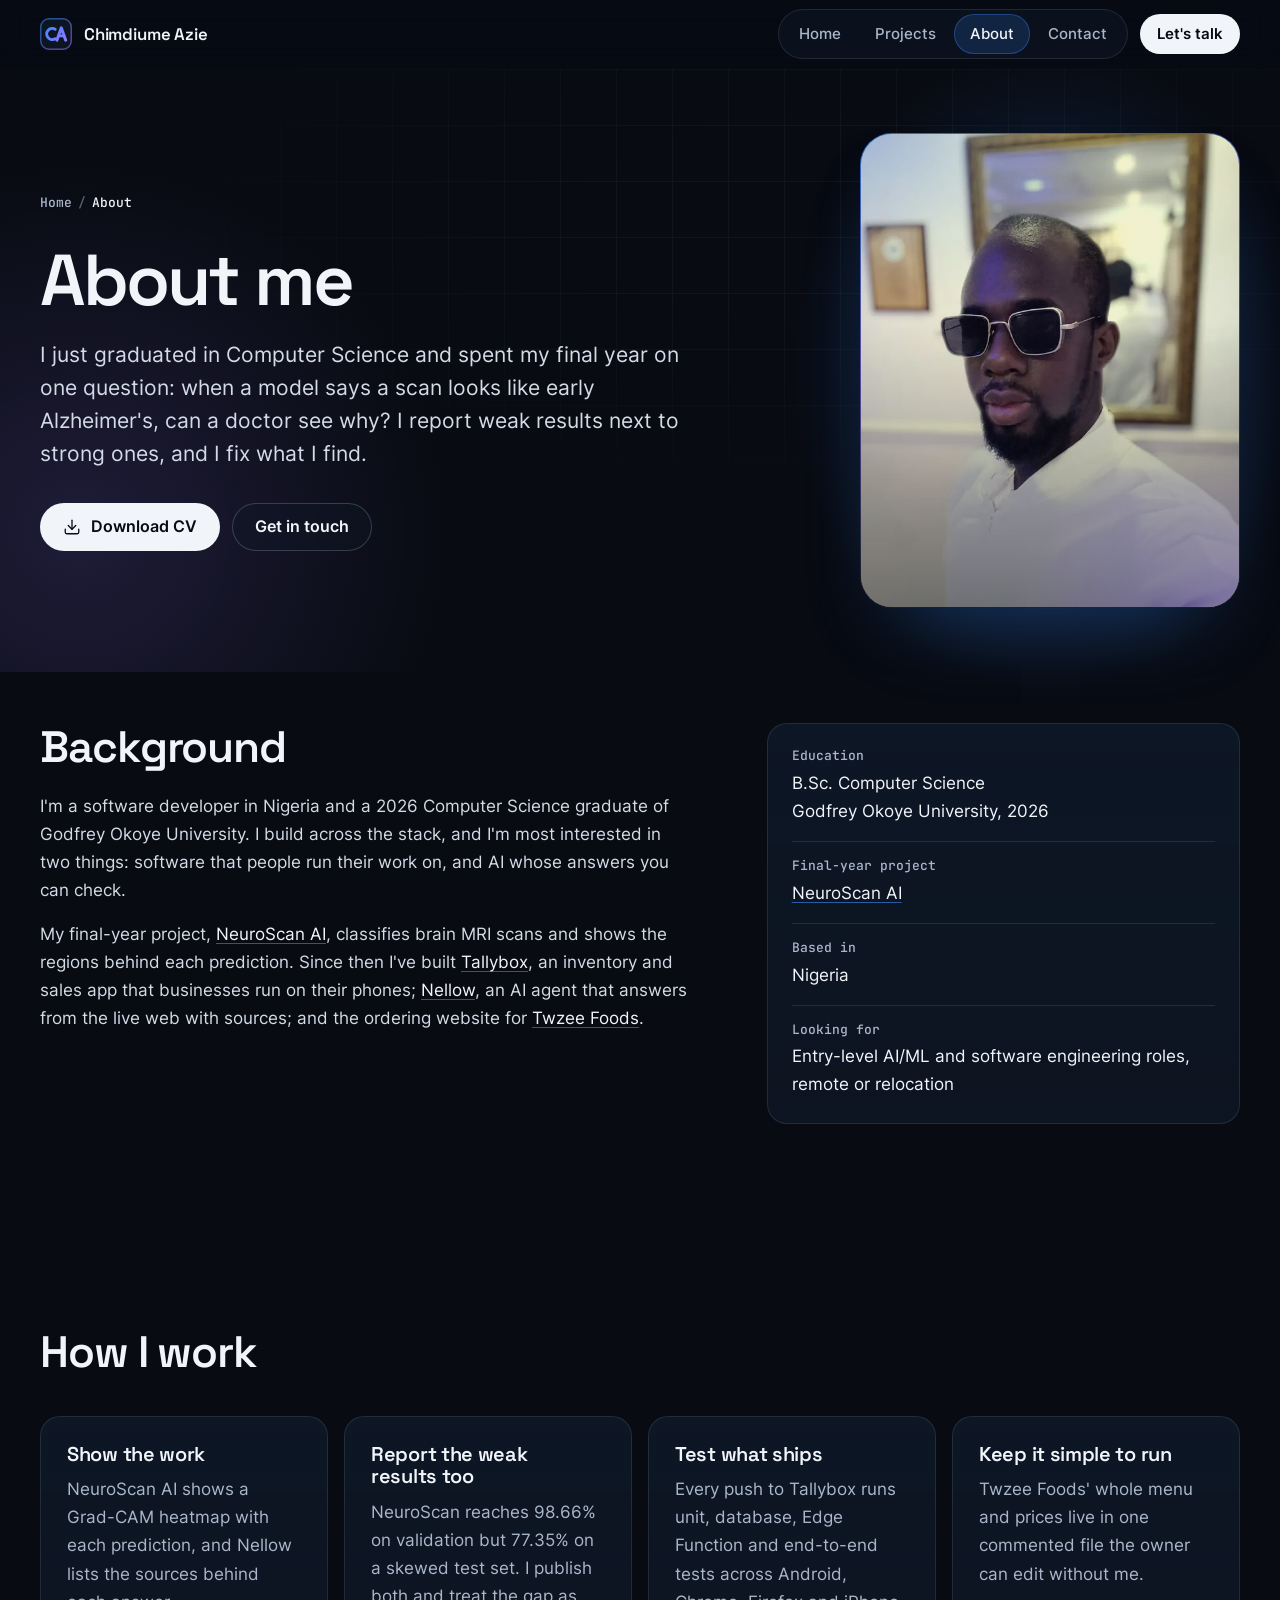
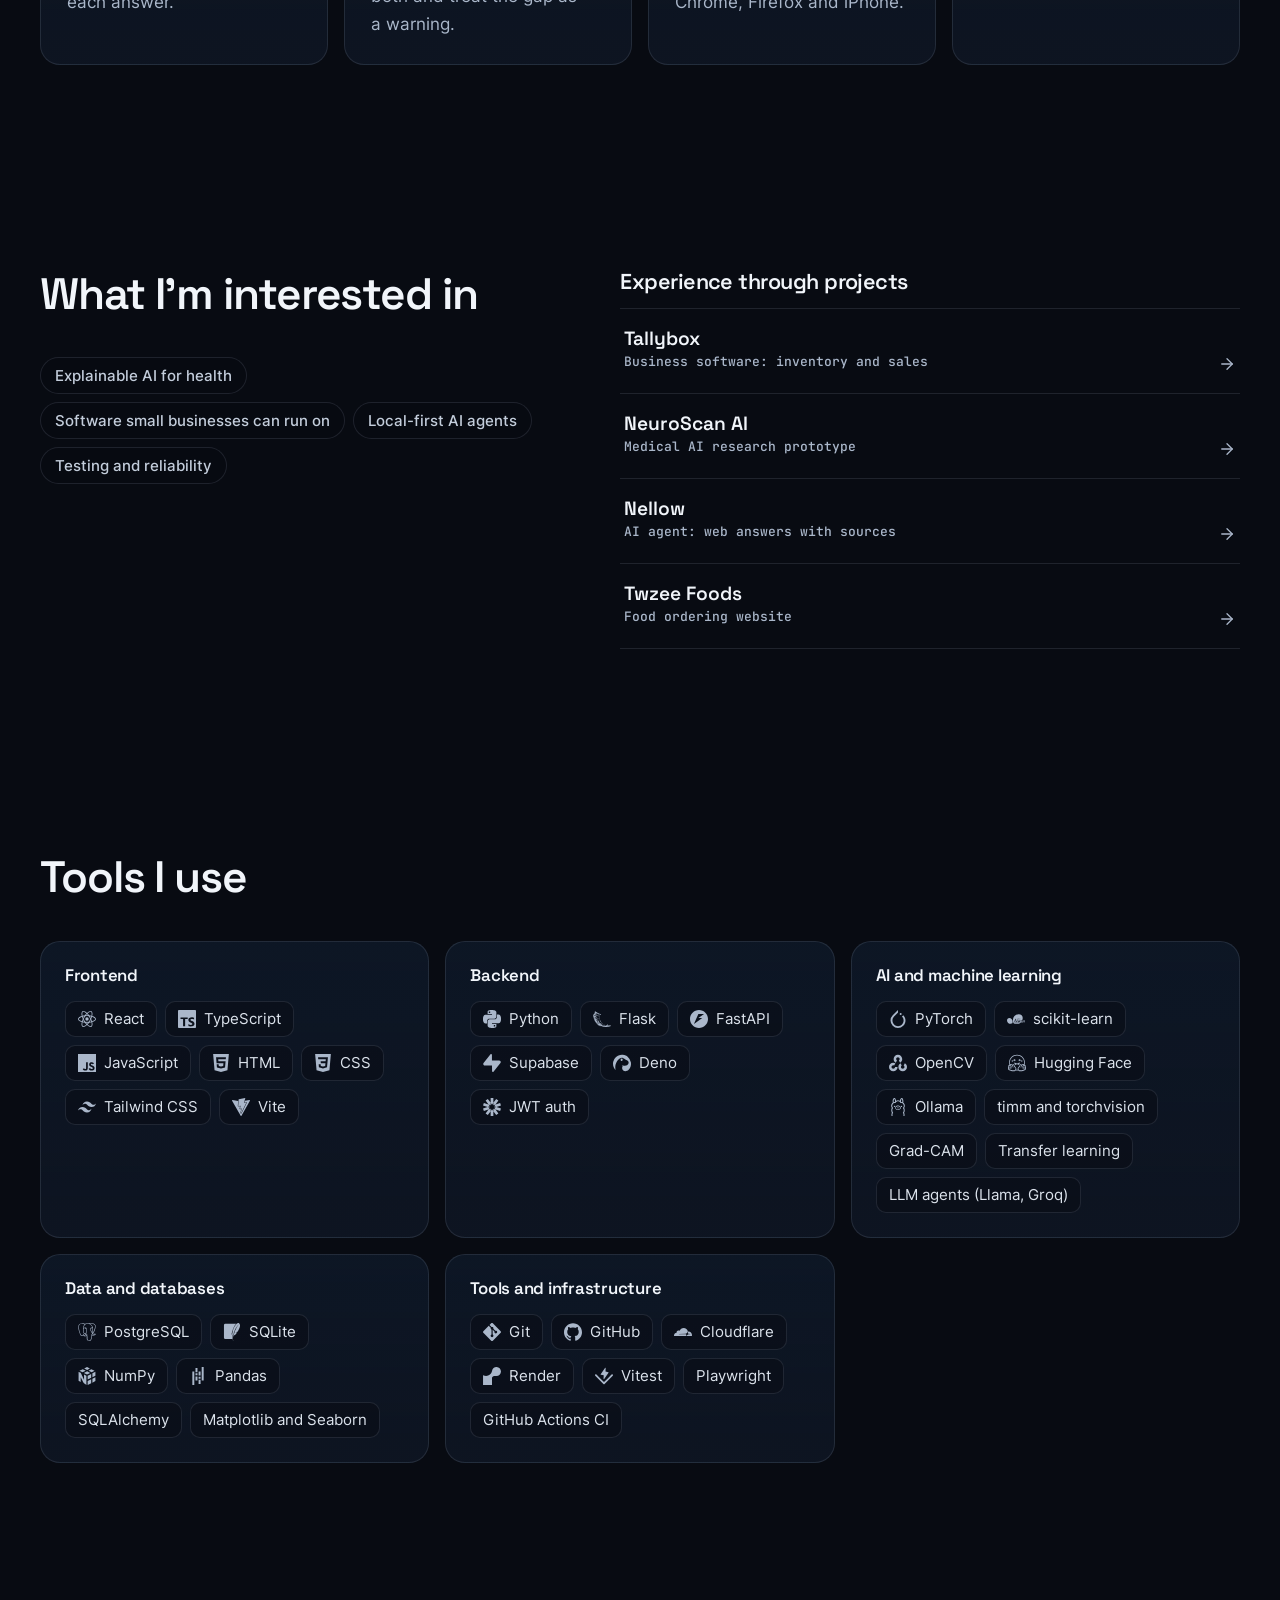
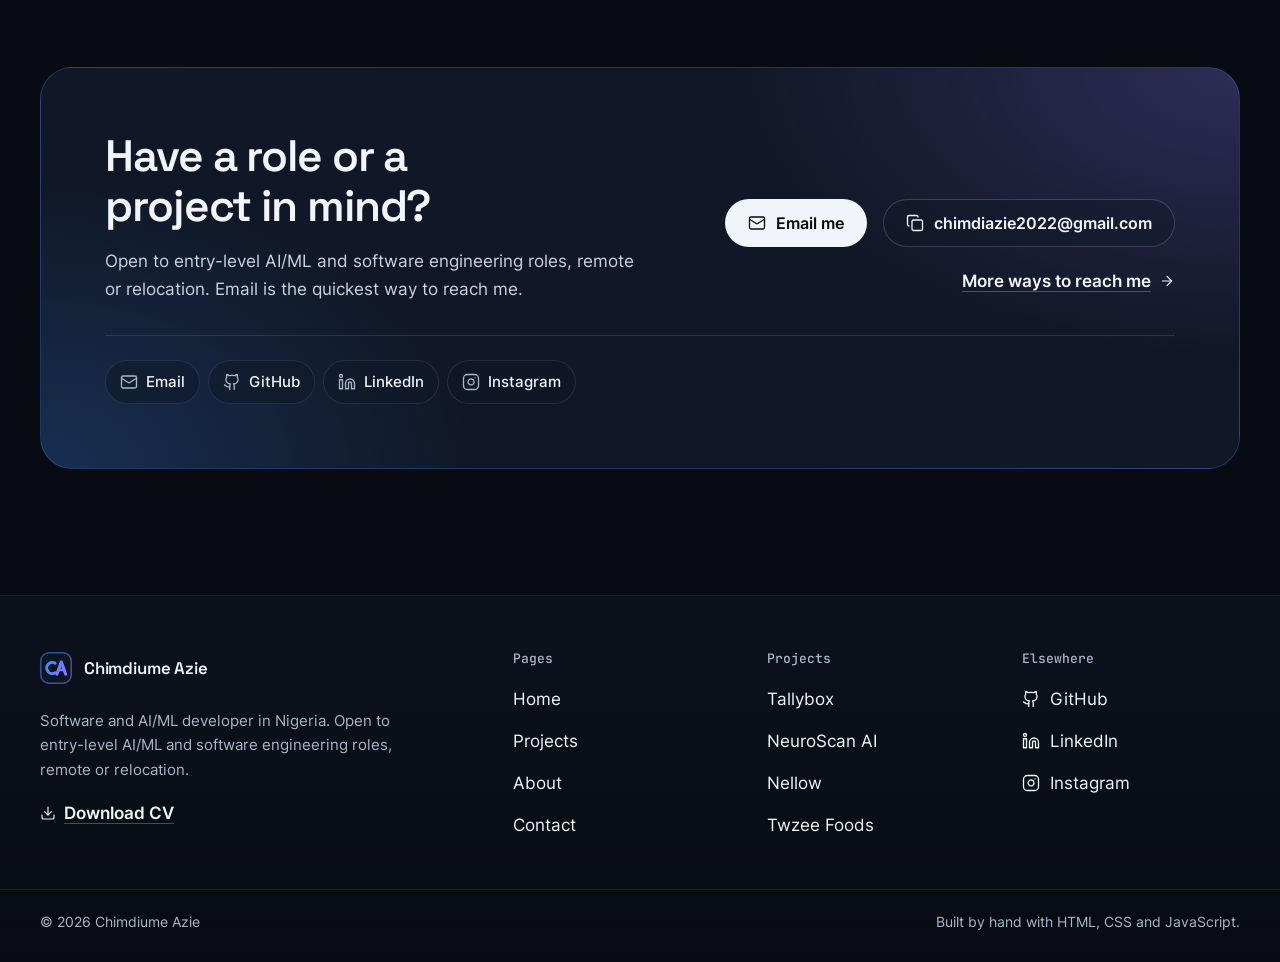
==== commit 7eb4cd09: "Instagram and email links in the hero and contact panel; content updates - Email, GitHub, LinkedIn a" ====
--- a/about/index.html
+++ b/about/index.html
@@ -120,6 +120,12 @@
         <button class="btn btn-ghost copy-btn" type="button" data-copy="chimdiazie2022@gmail.com"><span class="copy-default"><svg class="icon" width="18" height="18" viewBox="0 0 24 24" fill="none" stroke="currentColor" stroke-width="1.75" stroke-linecap="round" stroke-linejoin="round" aria-hidden="true" focusable="false"><rect width="14" height="14" x="8" y="8" rx="2"/><path d="M4 16c-1.1 0-2-.9-2-2V4c0-1.1.9-2 2-2h10c1.1 0 2 .9 2 2"/></svg><span>chimdiazie2022@gmail.com</span></span><span class="copy-done"><svg class="icon" width="18" height="18" viewBox="0 0 24 24" fill="none" stroke="currentColor" stroke-width="1.75" stroke-linecap="round" stroke-linejoin="round" aria-hidden="true" focusable="false"><path d="M20 6 9 17l-5-5"/></svg><span>Copied to clipboard</span></span></button><span class="sr-only" role="status" data-copy-status></span>
         <a class="text-link" href="../contact/">More ways to reach me <svg class="icon" width="16" height="16" viewBox="0 0 24 24" fill="none" stroke="currentColor" stroke-width="1.75" stroke-linecap="round" stroke-linejoin="round" aria-hidden="true" focusable="false"><path d="M5 12h14"/><path d="m12 5 7 7-7 7"/></svg></a>
       </div>
+      <ul class="profile-links profile-links--cta" aria-label="Email and profiles">
+    <li><a href="https://mail.google.com/mail/?view=cm&fs=1&to=chimdiazie2022%40gmail.com" target="_blank" rel="noopener"><svg class="icon" width="18" height="18" viewBox="0 0 24 24" fill="none" stroke="currentColor" stroke-width="1.75" stroke-linecap="round" stroke-linejoin="round" aria-hidden="true" focusable="false"><rect width="20" height="16" x="2" y="4" rx="2"/><path d="m22 7-8.97 5.7a1.94 1.94 0 0 1-2.06 0L2 7"/></svg><span>Email</span><span class="sr-only"> (opens Gmail in a new tab)</span></a></li>
+    <li><a href="https://github.com/Achimdi" target="_blank" rel="noopener"><svg class="icon" width="18" height="18" viewBox="0 0 24 24" fill="none" stroke="currentColor" stroke-width="1.75" stroke-linecap="round" stroke-linejoin="round" aria-hidden="true" focusable="false"><path d="M15 22v-4a4.8 4.8 0 0 0-1-3.5c3 0 6-2 6-5.5.08-1.25-.27-2.48-1-3.5.28-1.15.28-2.35 0-3.5 0 0-1 0-3 1.5-2.64-.5-5.36-.5-8 0C6 2 5 2 5 2c-.3 1.15-.3 2.35 0 3.5A5.4 5.4 0 0 0 4 9c0 3.5 3 5.5 6 5.5-.39.49-.68 1.05-.85 1.65-.17.6-.22 1.23-.15 1.85v4"/><path d="M9 18c-4.51 2-5-2-7-2"/></svg><span>GitHub</span><span class="sr-only"> Achimdi (opens in a new tab)</span></a></li>
+    <li><a href="https://www.linkedin.com/in/chimdiume-azie-73a477448/" target="_blank" rel="noopener"><svg class="icon" width="18" height="18" viewBox="0 0 24 24" fill="none" stroke="currentColor" stroke-width="1.75" stroke-linecap="round" stroke-linejoin="round" aria-hidden="true" focusable="false"><path d="M16 8a6 6 0 0 1 6 6v7h-4v-7a2 2 0 0 0-2-2 2 2 0 0 0-2 2v7h-4v-7a6 6 0 0 1 6-6z"/><rect width="4" height="12" x="2" y="9"/><circle cx="4" cy="4" r="2"/></svg><span>LinkedIn</span><span class="sr-only"> chimdiume-azie (opens in a new tab)</span></a></li>
+    <li><a href="https://www.instagram.com/azie_web/" target="_blank" rel="noopener"><svg class="icon" width="18" height="18" viewBox="0 0 24 24" fill="none" stroke="currentColor" stroke-width="1.75" stroke-linecap="round" stroke-linejoin="round" aria-hidden="true" focusable="false"><rect width="20" height="20" x="2" y="2" rx="5"/><path d="M16 11.37A4 4 0 1 1 12.63 8 4 4 0 0 1 16 11.37z"/><path d="M17.5 6.5h.01"/></svg><span>Instagram</span><span class="sr-only"> @azie_web (opens in a new tab)</span></a></li>
+  </ul>
     </div>
   </div>
 </section>
--- a/assets/css/site.css
+++ b/assets/css/site.css
@@ -151,6 +151,13 @@
 .hero-meta li, .hero-meta a { display: inline-flex; align-items: center; gap: 8px; }
 .hero-meta a { color: var(--text-2); min-height: 44px; }
 .hero-meta a:hover { color: var(--text); }
+.profile-links { display: flex; flex-wrap: wrap; gap: 8px; }
+.profile-links a { display: inline-flex; align-items: center; gap: 8px; min-height: 44px; padding: 8px 14px; border-radius: 999px; border: 1px solid var(--line); background: rgba(16, 24, 39, .55); color: var(--text); text-decoration: none; font-size: .9375rem; font-weight: 500; transition: border-color .18s, background-color .18s, color .18s; }
+.profile-links a:hover { color: var(--text); border-color: rgba(57, 139, 255, .6); background: rgba(57, 139, 255, .1); }
+.profile-links .icon { color: var(--text-2); transition: color .18s; }
+.profile-links a:hover .icon { color: #9CC5FF; }
+.profile-links--hero { margin-top: 16px; }
+.profile-links--cta { grid-column: 1 / -1; padding-top: 24px; border-top: 1px solid rgba(170, 183, 202, .16); }
 .hero-visual { position: relative; justify-self: center; width: min(100%, 440px); }
 .portrait-frame { position: relative; border-radius: 32px; padding: 1px; background: linear-gradient(160deg, rgba(57, 139, 255, .75), rgba(152, 117, 255, .55) 40%, rgba(170, 183, 202, .1) 75%); box-shadow: 0 40px 80px -40px rgba(57, 139, 255, .45), 0 30px 60px -30px rgba(0, 0, 0, .9); }
 .portrait-frame::before { content: ""; position: absolute; inset: -18%; z-index: -1; background: radial-gradient(closest-side, rgba(152, 117, 255, .32), rgba(57, 139, 255, .12) 55%, transparent); }
@@ -177,6 +184,7 @@
   .hero-copy .lead { order: 4; margin-top: 32px; }
   .hero-copy .actions { order: 5; }
   .hero-meta { order: 6; }
+  .profile-links--hero { order: 7; }
   .hero-tags { justify-content: flex-start; }
 }
 @media (min-width: 1024px) {
